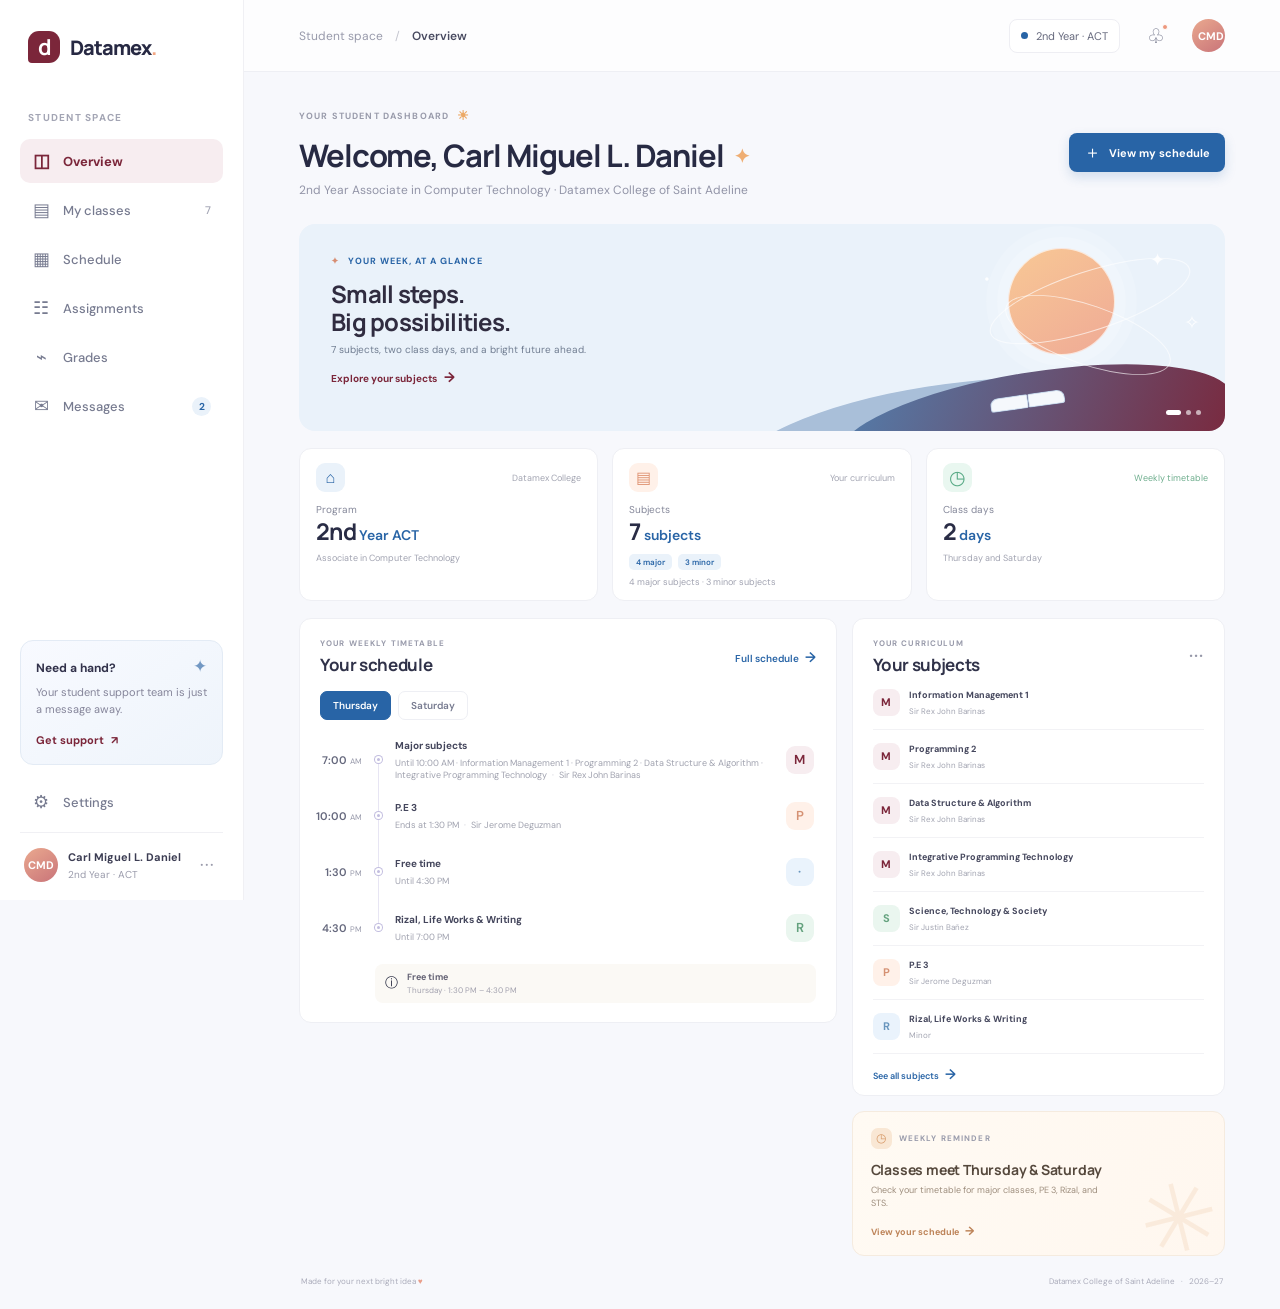
==== index.html @ 267d8ee0 "Add base styles for application layout and components in styles.css" ====
<!DOCTYPE html>
<html lang="en">
<head>
  <meta charset="UTF-8">
  <meta name="viewport" content="width=device-width, initial-scale=1.0">
  <meta name="theme-color" content="#f7f8fc">
  <title>Datamex — Student Portal</title>
  <link rel="stylesheet" href="styles.css">
</head>
<body>
  <div class="app-shell">
    <aside class="sidebar">
      <a class="brand" href="#" aria-label="Datamex  home">
        <span class="brand-mark">d</span>
        <span>Datamex<span class="brand-dot">.</span></span>
      </a>

      <div class="school-label">STUDENT SPACE</div>
      <nav class="main-nav" aria-label="Main navigation">
        <a class="nav-link active" href="#overview"><span class="nav-icon">◫</span> Overview</a>
        <a class="nav-link" href="#classes" data-view="classes"><span class="nav-icon">▤</span> My classes <span class="nav-count">7</span></a>
        <a class="nav-link" href="#schedule"><span class="nav-icon">▦</span> Schedule</a>
        <a class="nav-link" href="#assignments" data-view="assignments"><span class="nav-icon">☷</span> Assignments</a>
        <a class="nav-link" href="#grades" data-view="grades"><span class="nav-icon">⌁</span> Grades</a>
        <a class="nav-link" href="#messages" data-view="messages"><span class="nav-icon">✉</span> Messages <span class="message-count">2</span></a>
      </nav>

      <div class="sidebar-bottom">
        <div class="help-card">
          <div class="help-spark">✦</div>
          <strong>Need a hand?</strong>
          <p>Your student support team is just a message away.</p>
          <a href="#support" data-view="support">Get support <span>↗</span></a>
        </div>
        <a class="nav-link settings-link" href="#settings" data-view="settings"><span class="nav-icon">⚙</span> Settings</a>
        <div class="profile-mini">
          <div class="avatar avatar-small">CMD</div>
          <div class="profile-copy"><strong>Carl Miguel L. Daniel</strong><span>2nd Year · ACT</span></div>
          <button class="profile-menu" type="button" data-view="profile" aria-label="Open profile menu">···</button>
        </div>
      </div>
    </aside>

    <main class="main-content" id="overview">
      <header class="topbar">
        <div class="breadcrumb">Student space <span>/</span> <strong>Overview</strong></div>
        <div class="topbar-actions">
          <span class="term-pill"><span class="term-dot"></span><span>2nd Year · ACT</span></span>
          <button class="icon-button notification-button" type="button" data-view="notifications" aria-label="Notifications">♧<i></i></button>
          <button class="avatar avatar-top" type="button" data-view="profile" aria-label="Open Carl Miguel L. Daniel's profile">CMD</button>
        </div>
      </header>

      <div class="dashboard">
        <section class="welcome-row">
          <div>
            <p class="eyebrow">YOUR STUDENT DASHBOARD <span class="sun-icon">☀</span></p>
            <h1>Welcome, Carl Miguel L. Daniel<span class="wave">✦</span></h1>
            <p class="welcome-copy">2nd Year Associate in Computer Technology · Datamex College of Saint Adeline</p>
          </div>
          <a class="primary-button" href="#schedule"><span>＋</span> View my schedule</a>
        </section>

        <section class="hero-card" aria-label="Student spotlight">
          <div class="hero-content">
            <span class="hero-kicker"><span>✦</span> YOUR WEEK, AT A GLANCE</span>
            <h2>Small steps.<br>Big possibilities.</h2>
            <p>7 subjects, two class days, and a bright future ahead.</p>
            <a href="#classes" class="hero-link" data-view="classes">Explore your subjects <span>→</span></a>
          </div>
          <div class="hero-art" aria-hidden="true">
            <div class="orbit orbit-one"></div>
            <div class="orbit orbit-two"></div>
            <div class="sun-disc"></div>
            <div class="art-star star-one">✦</div>
            <div class="art-star star-two">✧</div>
            <div class="art-star star-three">·</div>
            <div class="hill hill-back"></div>
            <div class="hill hill-front"></div>
            <div class="art-book"><span></span><span></span></div>
          </div>
          <div class="hero-pagination"><span class="current"></span><span></span><span></span></div>
        </section>

        <section class="stats-grid" aria-label="Your progress">
          <article class="stat-card">
            <div class="stat-top"><span class="stat-icon icon-lilac">⌂</span><span class="stat-trend">Datamex College</span></div>
            <p class="stat-label">Program</p>
            <div class="stat-number">2nd<span class="stat-unit"> Year ACT</span></div>
            <p class="stat-foot">Associate in Computer Technology</p>
          </article>
          <article class="stat-card">
            <div class="stat-top"><span class="stat-icon icon-peach">▤</span><span class="stat-trend">Your curriculum</span></div>
            <p class="stat-label">Subjects</p>
            <div class="stat-number">7<span class="stat-unit"> subjects</span></div>
            <div class="subject-counts"><span>4 major</span><span>3 minor</span></div>
            <p class="stat-foot">4 major subjects · 3 minor subjects</p>
          </article>
          <article class="stat-card">
            <div class="stat-top"><span class="stat-icon icon-mint">◷</span><span class="stat-trend trend-green">Weekly timetable</span></div>
            <p class="stat-label">Class days</p>
            <div class="stat-number">2<span class="stat-unit"> days</span></div>
            <p class="stat-foot">Thursday and Saturday</p>
          </article>
        </section>

        <div class="content-grid">
          <section class="panel schedule-panel" id="schedule">
            <div class="panel-heading">
              <div><p class="section-overline">YOUR WEEKLY TIMETABLE</p><h2>Your schedule</h2></div>
              <a class="text-link" href="#schedule" data-view="full-schedule">Full schedule <span>→</span></a>
            </div>
            <div class="schedule-days" role="group" aria-label="Choose schedule day">
              <button class="schedule-day active" type="button" data-schedule-day="thursday" aria-pressed="true">Thursday</button>
              <button class="schedule-day" type="button" data-schedule-day="saturday" aria-pressed="false">Saturday</button>
            </div>
            <div class="schedule-list" id="schedule-list"></div>
            <div class="schedule-note"><span>ⓘ</span><p><strong>Free time</strong><span>Thursday · 1:30 PM – 4:30 PM</span></p></div>
          </section>

          <div class="right-column">
            <section class="panel assignments-panel" id="assignments">
              <div class="panel-heading">
                <div><p class="section-overline">YOUR CURRICULUM</p><h2>Your subjects</h2></div>
                <a class="more-link" href="#classes" data-view="classes" aria-label="View all subjects">···</a>
              </div>
              <div id="subject-list"></div>
              <a class="all-assignments" href="#classes" data-view="classes">See all subjects <span>→</span></a>
            </section>

            <section class="announcement-card">
              <div class="announcement-top"><span class="announcement-icon">◷</span><span class="section-overline">WEEKLY REMINDER</span></div>
              <h2>Classes meet Thursday &amp; Saturday</h2>
              <p>Check your timetable for major classes, PE 3, Rizal, and STS.</p>
              <a href="#schedule" data-view="full-schedule">View your schedule <span>→</span></a>
              <div class="announcement-decoration">✳</div>
            </section>
          </div>
        </div>

        <footer class="page-footer">
          <span>Made for your next bright idea <span class="footer-heart">♥</span></span>
          <span>Datamex College of Saint Adeline <span class="footer-divider">·</span> 2026–27</span>
        </footer>
      </div>
    </main>
  </div>
  <dialog class="portal-dialog" aria-labelledby="dialog-title">
    <div class="dialog-header">
      <div><p class="section-overline" id="dialog-eyebrow"></p><h2 id="dialog-title"></h2></div>
      <button class="dialog-close" type="button" aria-label="Close dialog">×</button>
    </div>
    <div class="dialog-content"></div>
  </dialog>
  <div class="toast" role="status" aria-live="polite"></div>
  <script src="app.js" defer></script>
</body>
</html>
---- styles.css ----
@import url('https://fonts.googleapis.com/css2?family=DM+Sans:wght@400;500;600;700&family=Manrope:wght@400;500;600;700;800&display=swap');

:root {
  color-scheme: light;
  --ink: #20243b;
  --muted: #8b8ea2;
  --line: #eeeff4;
  --purple: #7b263a;
  --maroon: #7b263a;
  --blue: #2864a6;
  --pale-maroon: #f7edf0;
  --pale-blue: #eaf2fa;
  --canvas: #f7f8fc;
}

* { box-sizing: border-box; }

html { scroll-behavior: smooth; }

body {
  margin: 0;
  background: var(--canvas);
  color: var(--ink);
  font-family: 'DM Sans', 'Segoe UI', sans-serif;
  font-size: 14px;
  -webkit-font-smoothing: antialiased;
}

a { color: inherit; text-decoration: none; }
button { font: inherit; }

.app-shell { min-height: 100vh; }

.sidebar {
  width: 244px;
  position: fixed;
  inset: 0 auto 0 0;
  z-index: 2;
  display: flex;
  flex-direction: column;
  padding: 31px 20px 16px;
  background: #fff;
  border-right: 1px solid #f0f0f4;
}

.brand {
  display: flex;
  align-items: center;
  gap: 10px;
  padding: 0 8px;
  color: #272943;
  font-family: 'Manrope', 'Segoe UI', sans-serif;
  font-size: 20px;
  font-weight: 800;
  letter-spacing: -1px;
}

.brand-mark {
  display: grid;
  width: 32px;
  height: 32px;
  place-items: center;
  border-radius: 11px 11px 11px 4px;
  background: #7564df;
  color: #fff;
  font-size: 22px;
  font-weight: 700;
  letter-spacing: -2px;
}

.brand-dot { color: #f3a783; }
.school-label { margin: 48px 8px 15px; color: #a3a5b4; font-size: 10px; font-weight: 700; letter-spacing: 1.25px; }
.main-nav { display: grid; gap: 5px; }

.nav-link {
  position: relative;
  display: flex;
  min-height: 44px;
  align-items: center;
  gap: 13px;
  padding: 0 12px;
  border-radius: 10px;
  color: #777b90;
  font-size: 13px;
  font-weight: 500;
  transition: background .2s ease, color .2s ease;
}

.nav-link:hover { background: #f7f6ff; color: #6253ca; }
.nav-link.active { background: #f1efff; color: #6758d1; font-weight: 700; }
.nav-icon { width: 18px; text-align: center; font-size: 18px; line-height: 1; }
.nav-count { margin-left: auto; color: #a3a5b4; font-size: 11px; }
.nav-dot { width: 6px; height: 6px; margin-left: auto; border-radius: 50%; background: #ed987d; }
.message-count { display: grid; width: 19px; height: 19px; margin-left: auto; place-items: center; border-radius: 50%; background: #f4f1ff; color: #7364d6; font-size: 10px; font-weight: 700; }
.sidebar-bottom { margin-top: auto; }

.help-card {
  position: relative;
  overflow: hidden;
  margin: 0 0 15px;
  padding: 17px 15px 16px;
  border: 1px solid #f0edff;
  border-radius: 13px;
  background: linear-gradient(145deg, #faf9ff, #f7f5ff);
}

.help-spark { position: absolute; top: 14px; right: 15px; color: #9f92ec; font-size: 17px; }
.help-card strong { color: #32324b; font-size: 12px; }
.help-card p { margin: 8px 0 12px; color: #85859a; font-size: 11px; line-height: 1.55; }
.help-card a { color: #6e5fd2; font-size: 11px; font-weight: 700; }
.help-card a span { padding-left: 4px; }
.settings-link { margin-bottom: 8px; }

.profile-mini { display: flex; align-items: center; gap: 10px; padding: 15px 4px 2px; border-top: 1px solid #f0f0f4; }
.avatar { display: grid; flex: 0 0 auto; place-items: center; border-radius: 50%; color: #fff; font-size: 11px; font-weight: 700; }
.avatar-small { width: 34px; height: 34px; background: linear-gradient(145deg, #eaa98f, #c97479); }
.profile-copy { display: grid; gap: 4px; min-width: 0; }
.profile-copy strong { color: #3c3d53; font-size: 11px; }
.profile-copy span { color: #9a9bab; font-size: 10px; }
.profile-menu { margin-left: auto; padding: 2px 4px; border: 0; background: transparent; color: #9a9bab; font-size: 18px; letter-spacing: 1px; cursor: pointer; }

.main-content { min-height: 100vh; margin-left: 244px; }
.topbar { height: 72px; display: flex; align-items: center; justify-content: space-between; padding: 0 5.3%; border-bottom: 1px solid #eeeff4; background: rgba(255,255,255,.72); }
.breadcrumb { color: #989aab; font-size: 12px; }
.breadcrumb span { padding: 0 9px; color: #c3c4ce; }
.breadcrumb strong { color: #484a60; font-weight: 600; }
.topbar-actions { display: flex; align-items: center; gap: 21px; }
.term-pill { display: flex; align-items: center; gap: 8px; padding: 9px 11px; border: 1px solid #eeeef3; border-radius: 8px; background: #fff; color: #66697d; font-size: 11px; cursor: pointer; }
.term-dot { width: 7px; height: 7px; border-radius: 50%; background: #81c4a5; }
.chevron { margin-left: 4px; color: #aaaaba; font-size: 14px; }
.icon-button { position: relative; display: grid; width: 30px; height: 30px; place-items: center; border: 0; background: transparent; color: #72758a; font-size: 20px; cursor: pointer; }
.notification-button i { position: absolute; top: 3px; right: 3px; width: 6px; height: 6px; border: 1px solid #fff; border-radius: 50%; background: #ed987d; }
.avatar-top { width: 33px; height: 33px; border: 0; background: linear-gradient(145deg, #eaa98f, #c97479); cursor: pointer; }

.dashboard { width: min(1110px, 100%); margin: 0 auto; padding: 35px 5.3% 20px; }
.welcome-row { display: flex; align-items: center; justify-content: space-between; gap: 20px; margin-bottom: 26px; }
.eyebrow, .section-overline { margin: 0; color: #999bab; font-size: 9px; font-weight: 700; letter-spacing: 1.15px; }
.eyebrow { display: flex; align-items: center; gap: 8px; }
.sun-icon { color: #eca966; font-size: 13px; }
h1, h2, h3, p { margin-top: 0; }
h1 { margin: 10px 0 6px; color: #272a43; font-family: 'Manrope', 'Segoe UI', sans-serif; font-size: clamp(24px, 2.5vw, 31px); font-weight: 700; letter-spacing: -1.1px; }
.wave { display: inline-block; margin-left: 10px; color: #efae73; font-size: 19px; vertical-align: 4px; }
.welcome-copy { margin: 0; color: #9294a7; font-size: 12px; }
.primary-button { display: inline-flex; min-height: 39px; align-items: center; gap: 8px; padding: 0 15px; border-radius: 8px; background: #7262d6; box-shadow: 0 5px 12px rgba(114,98,214,.18); color: #fff; font-size: 11px; font-weight: 700; transition: background .2s ease, transform .2s ease; }
.primary-button:hover { transform: translateY(-1px); background: #6151c5; }
.primary-button span { font-size: 17px; font-weight: 400; }

.hero-card { position: relative; min-height: 207px; overflow: hidden; border-radius: 16px; background: #eeeafd; }
.hero-content { position: relative; z-index: 1; padding: 26px 32px; }
.hero-kicker { color: #7566c6; font-size: 9px; font-weight: 700; letter-spacing: 1px; }
.hero-kicker span { margin-right: 5px; color: #d78e73; }
.hero-card h2 { margin: 12px 0 6px; color: #302c54; font-family: 'Manrope', 'Segoe UI', sans-serif; font-size: 24px; font-weight: 700; letter-spacing: -.7px; line-height: 1.18; }
.hero-card p { margin: 0 0 12px; color: #8581a3; font-size: 10px; }
.hero-link { color: #6859c5; font-size: 10px; font-weight: 700; }
.hero-link span { padding-left: 5px; font-size: 14px; }
.hero-art { position: absolute; inset: 0 0 0 46%; overflow: hidden; }
.sun-disc { position: absolute; top: 24px; right: 22%; width: 107px; height: 107px; border: 1px solid rgba(255,255,255,.68); border-radius: 50%; background: linear-gradient(145deg, #f8c895, #efaa96); box-shadow: 0 0 0 11px rgba(255,255,255,.14), 0 0 0 22px rgba(255,255,255,.12); }
.orbit { position: absolute; z-index: 1; width: 210px; height: 60px; border: 1px solid rgba(255,255,255,.65); border-radius: 50%; transform: rotate(-18deg); }
.orbit-one { top: 47px; right: 6%; }
.orbit-two { top: 81px; right: 10%; width: 174px; transform: rotate(19deg); }
.hill { position: absolute; right: -2%; bottom: -51px; width: 80%; height: 110px; border-radius: 50% 50% 0 0; transform: rotate(-9deg); }
.hill-back { right: 18%; bottom: -65px; background: #c9c0ed; }
.hill-front { background: linear-gradient(120deg, #a9a0e1, #8e85d6); }
.art-book { position: absolute; z-index: 1; right: 32%; bottom: 23px; display: flex; width: 75px; height: 14px; transform: rotate(-8deg); }
.art-book span { width: 50%; border: 1px solid rgba(112,99,185,.25); background: #f8f4ff; }
.art-book span:first-child { border-radius: 8px 2px 2px 3px; }
.art-book span:last-child { border-radius: 2px 8px 3px 2px; }
.art-star { position: absolute; z-index: 1; color: rgba(255,255,255,.88); }
.star-one { top: 24px; right: 12%; font-size: 18px; }
.star-two { top: 86px; right: 5%; font-size: 19px; }
.star-three { top: 35px; right: 47%; font-size: 30px; }
.hero-pagination { position: absolute; z-index: 1; right: 24px; bottom: 16px; display: flex; gap: 5px; }
.hero-pagination span { width: 5px; height: 5px; border-radius: 5px; background: rgba(255,255,255,.62); }
.hero-pagination .current { width: 15px; background: #fff; }

.stats-grid { display: grid; grid-template-columns: repeat(3, minmax(0, 1fr)); gap: 14px; margin: 17px 0; }
.stat-card, .panel { border: 1px solid #eeeff4; border-radius: 12px; background: #fff; }
.stat-card { min-height: 152px; padding: 14px 16px 12px; }
.stat-top { display: flex; align-items: center; justify-content: space-between; }
.stat-icon { display: grid; width: 29px; height: 29px; place-items: center; border-radius: 9px; font-size: 16px; }
.icon-lilac { background: #f0edff; color: #7b6bdc; }
.icon-peach { background: #fff1e9; color: #df9271; }
.icon-mint { background: #e9f7f0; color: #56a984; font-size: 19px; }
.stat-trend { color: #a3a5b2; font-size: 9px; }
.trend-green { color: #6fae8e; }
.stat-label { margin: 11px 0 1px; color: #85889a; font-size: 10px; }
.stat-number { color: #292c45; font-family: 'Manrope', 'Segoe UI', sans-serif; font-size: 23px; font-weight: 700; letter-spacing: -.7px; line-height: 1.25; }
.stat-number > span:first-child { color: #7274a0; font-size: 14px; font-weight: 600; }
.stat-number .stat-unit { color: #a4a6b4; font-family: 'DM Sans', 'Segoe UI', sans-serif; font-size: 10px; font-weight: 500; letter-spacing: 0; }
.progress-track { height: 4px; margin-top: 8px; overflow: hidden; border-radius: 5px; background: #f0eff7; }
.progress-track > span { display: block; height: 100%; border-radius: inherit; }
.progress-purple { width: 96%; background: #8a7ae2; }
.progress-green { width: 88%; background: #7ec5a3; }
.stat-foot { margin: 6px 0 0; color: #a1a3b1; font-size: 9px; }
.assignment-progress { display: flex; gap: 4px; margin-top: 8px; }
.assignment-progress span { width: 22%; height: 4px; border-radius: 5px; background: #f7d1bd; }
.assignment-progress span:nth-child(2) { background: #efaa8e; }
.assignment-progress span:nth-child(3) { background: #f0eff5; }
.assignment-progress span:nth-child(4) { background: #f0eff5; }
.subject-counts { display: flex; gap: 6px; margin-top: 8px; }
.subject-counts span { padding: 3px 7px; border-radius: 5px; background: var(--pale-blue); color: var(--blue); font-size: 8px; font-weight: 600; }

.content-grid { display: grid; grid-template-columns: minmax(0, 1.18fr) minmax(285px, .82fr); align-items: start; gap: 15px; }
.panel { padding: 19px 20px; }
.panel-heading { display: flex; align-items: center; justify-content: space-between; gap: 10px; }
.section-overline { font-size: 8px; }
.panel-heading h2 { margin: 5px 0 0; color: #303249; font-family: 'Manrope', 'Segoe UI', sans-serif; font-size: 17px; font-weight: 700; letter-spacing: -.35px; }
.text-link, .all-assignments { color: #7668d0; font-size: 10px; font-weight: 600; }
.text-link span, .all-assignments span { padding-left: 4px; font-size: 14px; }
.schedule-list { margin-top: 12px; }
.schedule-days { display: flex; gap: 7px; margin-top: 15px; }
.schedule-day { padding: 7px 12px; border: 1px solid #eeeff4; border-radius: 7px; background: #fff; color: #777b90; font-size: 10px; font-weight: 600; cursor: pointer; }
.schedule-day:hover { border-color: #b8cde3; color: var(--blue); }
.schedule-day.active { border-color: var(--blue); background: var(--blue); color: #fff; }
.compact-schedule-list { margin-top: 7px; }
.compact-schedule-list .class-row { min-height: 52px; }
.full-day { margin-top: 16px; }
.full-day h3 { margin: 0; color: #484a60; font-family: 'Manrope', 'Segoe UI', sans-serif; font-size: 12px; }
.full-day .schedule-list { margin-top: 6px; }
.full-day .class-row { min-height: 56px; }
.subject-item { cursor: default; }
.subject-item .assignment-info h3 { white-space: normal; line-height: 1.4; }
.class-row { display: grid; grid-template-columns: 42px 15px minmax(0, 1fr) 30px; min-height: 56px; align-items: center; column-gap: 9px; }
.class-time { display: flex; justify-content: flex-end; align-items: baseline; gap: 3px; color: #9698a9; }
.class-time strong { color: #65687d; font-size: 11px; font-weight: 600; }
.class-time span { font-size: 8px; }
.class-timeline { position: relative; display: flex; height: 100%; align-items: center; justify-content: center; }
.class-timeline::before { position: absolute; top: 0; bottom: 0; width: 1px; background: #e7e5f3; content: ''; }
.class-row:first-child .class-timeline::before { top: 50%; }
.class-row:last-child .class-timeline::before { bottom: 50%; }
.timeline-dot { position: relative; z-index: 1; width: 7px; height: 7px; border: 2px solid #fff; border-radius: 50%; background: #c2bddf; box-shadow: 0 0 0 1px #c2bddf; }
.class-current .timeline-dot { background: #796bd8; box-shadow: 0 0 0 2px #e6e2ff; }
.class-info { min-width: 0; }
.class-title-row { display: flex; align-items: center; gap: 8px; }
.class-info h3, .assignment-info h3 { overflow: hidden; margin: 0; color: #44465c; font-size: 10px; font-weight: 700; text-overflow: ellipsis; white-space: nowrap; }
.class-info p { margin: 5px 0 0; color: #a0a2af; font-size: 9px; }
.class-info p span { padding: 0 3px; color: #c1c2cc; }
.live-label { padding: 3px 5px; border-radius: 4px; background: #f0edff; color: #7365d0; font-size: 7px; font-weight: 700; letter-spacing: .45px; }
.subject-icon { display: grid; width: 28px; height: 28px; place-items: center; border-radius: 9px; font-size: 13px; font-weight: 600; }
.subject-english { background: #f1efff; color: #776bd0; }
.subject-biology { background: #eaf6ef; color: #63a17d; }
.subject-math { background: #fff1e9; color: #d59173; }
.subject-art { background: #eaf3fc; color: #6895bd; }
.schedule-note { display: flex; min-height: 39px; align-items: center; gap: 9px; margin: 8px 0 0 55px; padding: 7px 10px; border-radius: 8px; background: #fbf9f5; }
.schedule-note > span { font-size: 13px; }
.schedule-note p { display: grid; gap: 2px; margin: 0; }
.schedule-note p strong { color: #646274; font-size: 9px; }
.schedule-note p span { color: #a2a1ae; font-size: 8px; }
.schedule-note a { margin-left: auto; color: #9a8c7c; font-size: 8px; }

.right-column { display: grid; gap: 15px; }
.assignments-panel { padding-bottom: 12px; }
.more-link { color: #9597a8; font-size: 21px; letter-spacing: 1px; line-height: 1; }
.assignment-item { display: flex; align-items: center; gap: 9px; padding: 13px 0; border-bottom: 1px solid #f2f2f5; }
.assignment-item[role="button"] { cursor: pointer; }
.assignment-item[role="button"]:hover .assignment-info h3 { color: #6f60d2; }
.assignment-item[role="button"]:focus-visible, .profile-menu:focus-visible, .term-pill:focus-visible, .icon-button:focus-visible, .avatar-top:focus-visible { outline: 2px solid #8172df; outline-offset: 3px; }
.assignment-item.is-complete .assignment-info h3 { color: #9b9dad; text-decoration: line-through; }
.assignment-item.is-complete .due-date { color: #63a27e; font-weight: 700; }
.art-mark { background: #eaf3fc; color: #6895bd; }
.history-mark { background: #fff3db; color: #b48945; }
.language-mark { background: #fcecf2; color: #c47798; }
.assignment-subject { display: grid; flex: 0 0 auto; width: 27px; height: 27px; place-items: center; border-radius: 8px; font-size: 11px; font-weight: 700; }
.english-mark { background: #f1efff; color: #796ad5; }
.biology-mark { background: #eaf6ef; color: #64a27e; }
.math-mark { background: #fff1e9; color: #d59173; }
.assignment-info { min-width: 0; }
.assignment-info h3 { font-size: 9px; }
.assignment-info p { margin: 4px 0 0; color: #a2a4b1; font-size: 8px; }
.due-date { margin-left: auto; color: #9698a8; font-size: 8px; white-space: nowrap; }
.due-soon { color: #dd866c; font-weight: 700; }
.all-assignments { display: inline-block; margin-top: 11px; font-size: 9px; }

.announcement-card { position: relative; overflow: hidden; padding: 16px 18px; border: 1px solid #f5ebdf; border-radius: 12px; background: linear-gradient(115deg, #fffaf3, #fff7ef); }
.announcement-top { display: flex; align-items: center; gap: 7px; }
.announcement-icon { display: grid; width: 21px; height: 21px; place-items: center; border-radius: 7px; background: #f9e7d4; color: #d59663; font-size: 12px; }
.announcement-date { margin-left: auto; color: #b6a696; font-size: 8px; font-weight: 600; letter-spacing: .4px; }
.announcement-card h2 { position: relative; z-index: 1; margin: 11px 0 5px; color: #55483c; font-family: 'Manrope', 'Segoe UI', sans-serif; font-size: 14px; font-weight: 700; letter-spacing: -.2px; }
.announcement-card p { position: relative; z-index: 1; max-width: 230px; margin: 0 0 10px; color: #9e8e7e; font-size: 9px; line-height: 1.5; }
.announcement-card > a { position: relative; z-index: 1; color: #bd8358; font-size: 9px; font-weight: 700; }
.announcement-card > a span { padding-left: 4px; font-size: 12px; }
.announcement-decoration { position: absolute; right: 5px; bottom: -25px; color: rgba(232,190,148,.22); font-size: 94px; transform: rotate(-14deg); }
.page-footer { display: flex; justify-content: space-between; gap: 10px; padding: 20px 2px 3px; color: #aaabba; font-size: 8px; }
.footer-heart { color: #e99d89; }
.footer-divider { padding: 0 4px; }

/* Maroon and blue school theme */
.brand-mark { background: var(--maroon); }
.nav-link:hover { background: var(--pale-blue); color: var(--blue); }
.nav-link.active { background: var(--pale-maroon); color: var(--maroon); }
.message-count { background: var(--pale-blue); color: var(--blue); }
.help-card { border-color: #e3ebf5; background: linear-gradient(145deg, #f8faff, #eef4fb); }
.help-spark { color: #7298c3; }
.help-card a, .hero-link { color: var(--maroon); }
.term-dot { background: var(--blue); }
.primary-button, .dialog-action { background: var(--blue); }
.primary-button { box-shadow: 0 5px 12px rgba(40, 100, 166, .18); }
.primary-button:hover, .dialog-action:hover { background: #1f5188; }
.hero-card { background: #eaf2fa; }
.hero-kicker { color: var(--blue); }
.hero-card h2 { color: #302c40; }
.hero-card p { color: #707d91; }
.hill-back { background: #a9bfd9; }
.hill-front { background: linear-gradient(120deg, #527fae, #7b263a); }
.art-book span { border-color: rgba(40, 100, 166, .25); background: #f5f8fc; }
.icon-lilac { background: var(--pale-blue); color: var(--blue); }
.progress-purple { background: var(--blue); }
.stat-number > span:first-child { color: var(--blue); }
.text-link, .all-assignments { color: var(--blue); }
.live-label { background: var(--pale-blue); color: var(--blue); }
.class-current .timeline-dot { background: var(--blue); box-shadow: 0 0 0 2px #dbe8f5; }
.subject-english, .english-mark { background: var(--pale-maroon); color: var(--maroon); }
.assignment-item[role="button"]:hover .assignment-info h3 { color: var(--blue); }
.assignment-item[role="button"]:focus-visible, .profile-menu:focus-visible, .term-pill:focus-visible, .icon-button:focus-visible, .avatar-top:focus-visible { outline-color: var(--blue); }
.message-avatar { background: var(--pale-blue); color: var(--blue); }
.dialog-close:hover { background: var(--pale-blue); color: var(--blue); }
.dialog-action { background: var(--blue); }
.term-option.selected { border-color: #b8cde3; background: #f4f8fc; }
.term-option.selected .term-check { border-color: var(--blue); }
.notification-bullet { background: var(--blue); }
.small-action { color: var(--blue); }
.small-action:hover { background: var(--pale-blue); }
.setting-row input { accent-color: var(--blue); }
.nav-link.active::after { background: var(--maroon); }

.portal-dialog { width: min(490px, calc(100% - 30px)); max-width: 490px; max-height: min(80vh, 700px); overflow: auto; padding: 23px 25px 22px; border: 1px solid #eeeff4; border-radius: 16px; background: #fff; color: var(--ink); box-shadow: 0 24px 80px rgba(37, 36, 64, .2); }
.portal-dialog::backdrop { background: rgba(32, 34, 54, .35); backdrop-filter: blur(3px); }
.dialog-header { display: flex; align-items: flex-start; justify-content: space-between; gap: 15px; padding-bottom: 16px; border-bottom: 1px solid #f0f0f4; }
.dialog-header h2 { margin: 6px 0 0; color: #303249; font-family: 'Manrope', 'Segoe UI', sans-serif; font-size: 21px; font-weight: 700; letter-spacing: -.45px; }
.dialog-close { display: grid; width: 30px; height: 30px; place-items: center; border: 0; border-radius: 8px; background: #f6f5fa; color: #78798a; font-size: 22px; cursor: pointer; }
.dialog-close:hover { background: #eeecfa; color: #6151c5; }
.dialog-content { padding-top: 8px; }
.portal-list, .grade-list, .schedule-detail-list, .spirit-list { display: grid; margin: 0; padding: 0; list-style: none; }
.portal-list li { display: flex; align-items: center; gap: 11px; min-height: 55px; border-bottom: 1px solid #f2f2f5; }
.portal-list li > span:nth-child(2), .grade-list li > span:first-child, .schedule-detail-list li > span, .message-item > div, .notification-item > div { display: grid; gap: 4px; min-width: 0; }
.portal-list li strong, .grade-list li strong, .schedule-detail-list li strong, .message-item strong, .notification-item strong { color: #484a60; font-size: 11px; }
.portal-list li small, .grade-list li small, .schedule-detail-list li small, .message-item small, .notification-item small { color: #999bab; font-size: 9px; line-height: 1.45; }
.demo-note { margin: 13px 0 0; color: #9b9dad; font-size: 9px; line-height: 1.55; }
.grade-list li { display: flex; align-items: center; justify-content: space-between; gap: 12px; min-height: 57px; border-bottom: 1px solid #f2f2f5; }
.grade-list li > b { color: #6e60cb; font-size: 13px; white-space: nowrap; }
.grade-list li > b small { margin-left: 4px; color: #999bab; font-size: 9px; font-weight: 500; }
.message-item, .notification-item { display: flex; align-items: flex-start; gap: 10px; padding: 13px 0; border-bottom: 1px solid #f2f2f5; }
.message-item time { margin-left: auto; color: #a1a3b1; font-size: 8px; white-space: nowrap; }
.message-avatar { display: grid; flex: 0 0 auto; width: 29px; height: 29px; place-items: center; border-radius: 50%; background: #f1efff; color: #776bd0; font-size: 9px; font-weight: 700; }
.mint-avatar { background: #eaf6ef; color: #63a17d; }
.dialog-copy { margin: 16px 0; color: #77798d; font-size: 11px; line-height: 1.65; }
.support-options { display: grid; gap: 9px; }
.support-options > div { display: grid; gap: 5px; padding: 12px; border-radius: 9px; background: #f8f7fc; }
.support-options strong { color: #484a60; font-size: 10px; }
.support-options span { color: #9294a6; font-size: 9px; line-height: 1.5; }
.profile-detail { display: flex; align-items: center; gap: 12px; padding: 17px 0; }
.profile-avatar { width: 43px; height: 43px; background: linear-gradient(145deg, #eaa98f, #c97479); font-size: 13px; }
.profile-detail > div:last-child { display: grid; gap: 5px; }
.profile-detail strong { color: #484a60; font-size: 11px; }
.profile-detail span { color: #999bab; font-size: 9px; }
.dialog-action { display: inline-flex; min-height: 35px; align-items: center; gap: 7px; margin-top: 14px; padding: 0 12px; border: 0; border-radius: 8px; background: #7262d6; color: white; font-size: 10px; font-weight: 700; cursor: pointer; }
.dialog-action:hover { background: #6151c5; }
.term-options { display: grid; gap: 8px; padding-top: 9px; }
.term-option { display: flex; justify-content: space-between; align-items: center; width: 100%; padding: 12px; border: 1px solid #eeeff4; border-radius: 9px; background: white; text-align: left; cursor: pointer; }
.term-option > span:first-child { display: grid; gap: 5px; }
.term-option strong { color: #484a60; font-size: 10px; }
.term-option small { color: #999bab; font-size: 9px; }
.term-option.selected { border-color: #c6bff4; background: #f8f7ff; }
.term-check { width: 14px; height: 14px; border: 1px solid #d9dae4; border-radius: 50%; }
.term-option.selected .term-check { border: 4px solid #7869d8; }
.notification-item { align-items: center; }
.notification-bullet { flex: 0 0 auto; width: 8px; height: 8px; border-radius: 50%; background: #8577df; }
.peach-bullet { background: #eaa486; }
.notification-button i[hidden] { display: none; }
.schedule-detail-list li { display: grid; grid-template-columns: 68px 1fr; gap: 11px; align-items: center; min-height: 47px; border-bottom: 1px solid #f2f2f5; }
.schedule-detail-list time { color: #85879a; font-size: 9px; }
.lunch-menu { display: flex; gap: 12px; padding: 15px 0 5px; }
.lunch-icon { display: grid; flex: 0 0 auto; width: 35px; height: 35px; place-items: center; border-radius: 10px; background: #fff1e9; font-size: 17px; }
.lunch-menu strong { color: #484a60; font-size: 11px; }
.lunch-menu p { margin: 6px 0; color: #77798d; font-size: 10px; line-height: 1.5; }
.lunch-menu small { color: #999bab; font-size: 9px; }
.spirit-list li { display: flex; justify-content: space-between; padding: 9px 0; border-bottom: 1px solid #f2f2f5; color: #74768a; font-size: 10px; }
.spirit-list strong { color: #484a60; }
.settings-options { display: grid; }
.setting-row { display: flex; justify-content: space-between; align-items: center; gap: 15px; padding: 15px 0; border-bottom: 1px solid #f2f2f5; cursor: pointer; }
.setting-row > span { display: grid; gap: 5px; }
.setting-row strong { color: #484a60; font-size: 10px; }
.setting-row small { color: #999bab; font-size: 9px; line-height: 1.45; }
.setting-row input { width: 16px; height: 16px; accent-color: #7564df; }
.assignment-dialog-list li { gap: 10px; }
.small-action { margin-left: auto; padding: 6px 9px; border: 1px solid #eeeff4; border-radius: 6px; background: #fff; color: #7163ce; font-size: 9px; cursor: pointer; }
.small-action:hover { background: #f5f3ff; }
.done-mark { background: #eaf6ef; color: #63a17d; }
.assignment-detail-status { display: flex; align-items: center; gap: 7px; color: #828497; font-size: 9px; }
.status-indicator { width: 9px; height: 9px; border: 1px solid #c9cad5; border-radius: 50%; }
.status-indicator.is-done { border-color: #68ad88; background: #68ad88; box-shadow: inset 0 0 0 2px #fff; }
.toast { position: fixed; z-index: 5; right: 22px; bottom: 22px; max-width: min(360px, calc(100% - 32px)); padding: 11px 15px; transform: translateY(12px); border: 1px solid #eeeff4; border-radius: 9px; background: #fff; box-shadow: 0 8px 28px rgba(37, 36, 64, .12); color: #484a60; font-size: 11px; opacity: 0; pointer-events: none; transition: opacity .18s ease, transform .18s ease; }
.toast.visible { transform: translateY(0); opacity: 1; }

@media (min-width: 1440px) {
  .dashboard { padding-top: 42px; }
  .hero-card { min-height: 220px; }
}

@media (max-width: 1050px) {
  .sidebar { width: 215px; }
  .main-content { margin-left: 215px; }
  .dashboard { padding-right: 4%; padding-left: 4%; }
  .topbar { padding-right: 4%; padding-left: 4%; }
  .content-grid { grid-template-columns: minmax(0, 1fr) minmax(260px, .82fr); gap: 12px; }
  .panel { padding-right: 15px; padding-left: 15px; }
  .schedule-note { margin-left: 42px; }
}

@media (max-width: 800px) {
  .sidebar { width: 67px; align-items: center; padding: 22px 8px 12px; }
  .brand { padding: 0; }
  .brand > span:last-child, .school-label, .nav-link:not(.active)::after, .nav-link { font-size: 0; }
  .main-nav { width: 100%; margin-top: 38px; }
  .nav-link { min-height: 43px; justify-content: center; gap: 0; padding: 0; }
  .nav-link .nav-icon { font-size: 18px; }
  .nav-link.active::after { position: absolute; right: -8px; width: 3px; height: 22px; border-radius: 3px 0 0 3px; background: #7564df; content: ''; }
  .nav-count, .nav-dot, .message-count, .help-card, .profile-copy, .profile-menu, .settings-link { display: none; }
  .profile-mini { justify-content: center; border: 0; padding: 0; }
  .avatar-small { width: 34px; height: 34px; font-size: 10px; }
  .main-content { margin-left: 67px; }
  .content-grid { grid-template-columns: 1fr; }
  .right-column { grid-template-columns: 1fr 1fr; align-items: start; }
  .announcement-card { min-height: 100%; }
}

@media (max-width: 560px) {
  .topbar { height: 60px; padding: 0 18px; }
  .breadcrumb { font-size: 10px; }
  .breadcrumb span { padding: 0 5px; }
  .topbar-actions { gap: 11px; }
  .term-pill { padding: 8px; font-size: 0; }
  .term-pill .term-dot { width: 7px; height: 7px; }
  .term-pill .chevron { margin: 0; font-size: 13px; }
  .dashboard { padding: 25px 16px 17px; }
  .welcome-row { align-items: flex-start; margin-bottom: 20px; }
  h1 { max-width: 260px; font-size: 24px; }
  .welcome-copy { max-width: 230px; font-size: 11px; line-height: 1.5; }
  .primary-button { min-height: 34px; gap: 5px; padding: 0 10px; font-size: 9px; white-space: nowrap; }
  .hero-card { min-height: 192px; }
  .hero-content { padding: 22px 19px; }
  .hero-card h2 { font-size: 21px; }
  .hero-card p { max-width: 175px; font-size: 9px; line-height: 1.4; }
  .hero-art { left: 40%; opacity: .84; }
  .sun-disc { right: 10%; width: 84px; height: 84px; }
  .orbit-one { right: -8%; width: 170px; }
  .orbit-two { right: -5%; width: 145px; }
  .art-book { right: 21%; }
  .stats-grid { grid-template-columns: 1fr; gap: 9px; margin: 13px 0; }
  .stat-card { min-height: 132px; padding: 12px 15px; }
  .stat-label { margin-top: 8px; }
  .stat-number { font-size: 21px; }
  .content-grid { gap: 12px; }
  .panel { padding: 16px 14px; }
  .right-column { grid-template-columns: 1fr; }
  .announcement-card { min-height: 0; }
  .class-row { grid-template-columns: 39px 13px minmax(0, 1fr) 27px; column-gap: 7px; }
  .schedule-note { margin-left: 43px; flex-wrap: wrap; }
  .schedule-note a { font-size: 7px; }
  .page-footer { flex-wrap: wrap; }
  .portal-dialog { padding: 19px 17px; }
}

@media (prefers-reduced-motion: reduce) {
  *, *::before, *::after { scroll-behavior: auto !important; transition-duration: .01ms !important; }
}
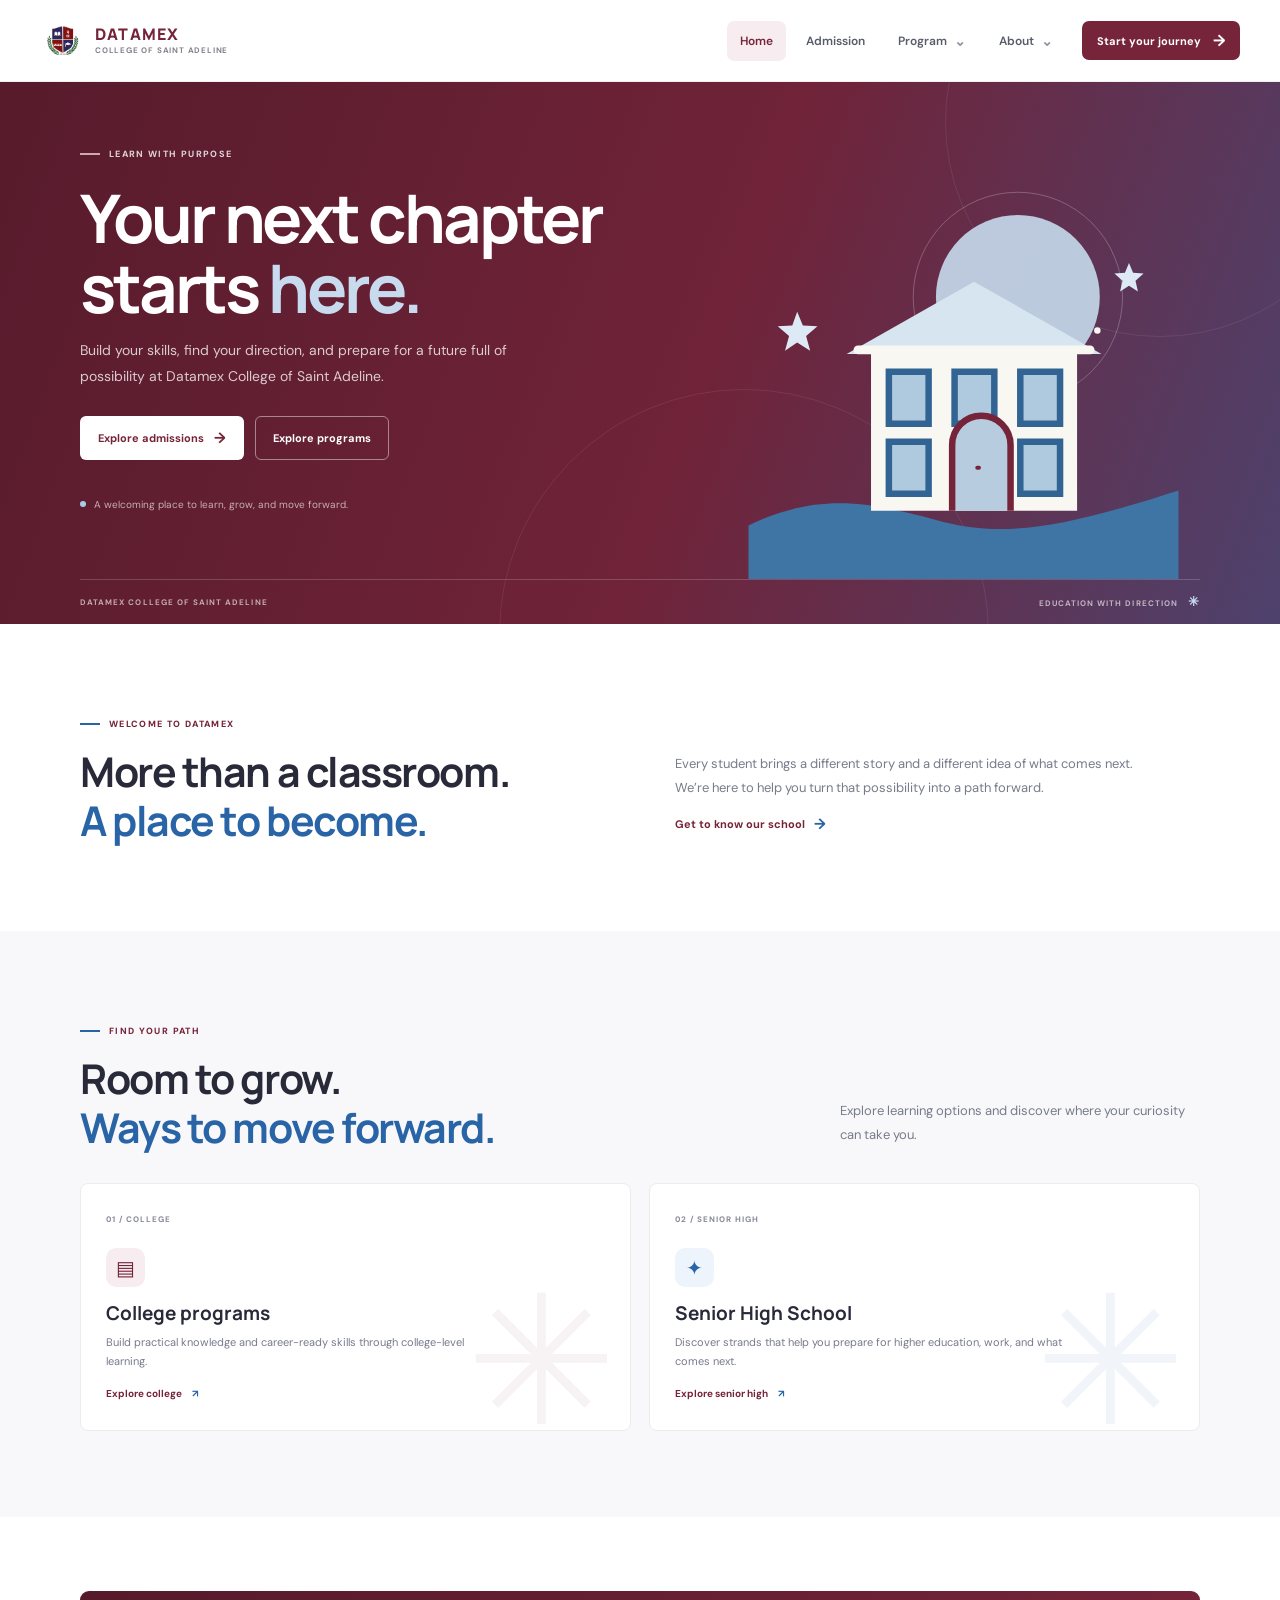
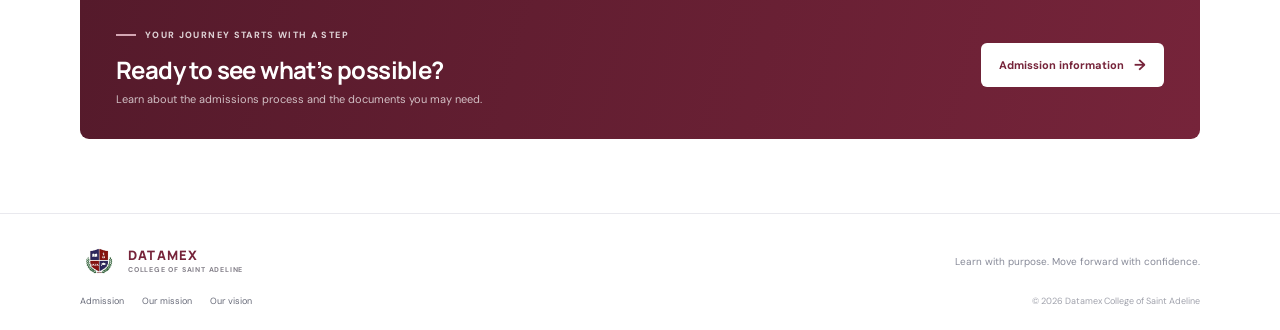
==== commit aab2c1fb: "Add program pages and navigation functionality" ====
--- a/index.html
+++ b/index.html
@@ -3,156 +3,124 @@
 <head>
   <meta charset="UTF-8">
   <meta name="viewport" content="width=device-width, initial-scale=1.0">
-  <meta name="theme-color" content="#f7f8fc">
-  <title>Datamex — Student Portal</title>
-  <link rel="stylesheet" href="styles.css">
+  <meta name="theme-color" content="#76243a">
+  <meta name="description" content="Discover Datamex College of Saint Adeline, its programs, admissions, and commitment to student success.">
+  <title>Home | Datamex College of Saint Adeline</title>
+  <link rel="stylesheet" href="assets/css/style.css">
+  <script src="assets/js/script.js" defer></script>
 </head>
-<body>
-  <div class="app-shell">
-    <aside class="sidebar">
-      <a class="brand" href="#" aria-label="Datamex  home">
-        <span class="brand-mark">d</span>
-        <span>Datamex<span class="brand-dot">.</span></span>
+<body data-page="home">
+  <a class="skip-link" href="#main">Skip to content</a>
+  <header class="site-header">
+    <div class="nav-wrap">
+      <a class="brand" href="index.html" aria-label="Datamex College of Saint Adeline home">
+        <img class="brand-logo" src="assets/images/datamex-school-logo.png" alt="">
+        <span class="brand-copy"><strong>DATAMEX</strong><small>COLLEGE OF SAINT ADELINE</small></span>
       </a>
+      <button class="menu-toggle" type="button" aria-expanded="false" aria-controls="primary-navigation" aria-label="Open navigation">
+        <span></span><span></span><span></span>
+      </button>
+      <nav class="primary-navigation" id="primary-navigation" aria-label="Main navigation">
+        <a class="nav-item" data-nav="home" href="index.html">Home</a>
+        <a class="nav-item" data-nav="admission" href="admission.html">Admission</a>
+        <div class="nav-dropdown">
+          <button class="nav-item dropdown-toggle" type="button" aria-expanded="false" aria-controls="program-menu">Program <span class="caret">⌄</span></button>
+          <div class="dropdown-menu" id="program-menu">
+            <a data-nav="college" href="program-college.html">College</a>
+            <a data-nav="shs" href="program-shs.html">Senior High School</a>
+          </div>
+        </div>
+        <div class="nav-dropdown">
+          <button class="nav-item dropdown-toggle" type="button" aria-expanded="false" aria-controls="about-menu">About <span class="caret">⌄</span></button>
+          <div class="dropdown-menu" id="about-menu">
+            <a data-nav="mission" href="about-mission.html">Mission</a>
+            <a data-nav="vision" href="about-vision.html">Vision</a>
+          </div>
+        </div>
+        <a class="nav-cta" href="admission.html">Start your journey <span>→</span></a>
+      </nav>
+    </div>
+  </header>
 
-      <div class="school-label">STUDENT SPACE</div>
-      <nav class="main-nav" aria-label="Main navigation">
-        <a class="nav-link active" href="#overview"><span class="nav-icon">◫</span> Overview</a>
-        <a class="nav-link" href="#classes" data-view="classes"><span class="nav-icon">▤</span> My classes <span class="nav-count">7</span></a>
-        <a class="nav-link" href="#schedule"><span class="nav-icon">▦</span> Schedule</a>
-        <a class="nav-link" href="#assignments" data-view="assignments"><span class="nav-icon">☷</span> Assignments</a>
-        <a class="nav-link" href="#grades" data-view="grades"><span class="nav-icon">⌁</span> Grades</a>
-        <a class="nav-link" href="#messages" data-view="messages"><span class="nav-icon">✉</span> Messages <span class="message-count">2</span></a>
-      </nav>
-
-      <div class="sidebar-bottom">
-        <div class="help-card">
-          <div class="help-spark">✦</div>
-          <strong>Need a hand?</strong>
-          <p>Your student support team is just a message away.</p>
-          <a href="#support" data-view="support">Get support <span>↗</span></a>
+  <main id="main">
+    <section class="home-hero">
+      <div class="hero-shape hero-shape-one"></div>
+      <div class="hero-shape hero-shape-two"></div>
+      <div class="hero-inner page-width">
+        <div class="hero-copy">
+          <span class="eyebrow light-eyebrow"><span class="eyebrow-line"></span> LEARN WITH PURPOSE</span>
+          <h1>Your next chapter<br>starts <span>here.</span></h1>
+          <p>Build your skills, find your direction, and prepare for a future full of possibility at Datamex College of Saint Adeline.</p>
+          <div class="hero-actions">
+            <a class="button button-light" href="admission.html">Explore admissions <span>→</span></a>
+            <a class="button button-outline" href="program-college.html">Explore programs</a>
+          </div>
+          <div class="hero-footnote"><span class="footnote-dot"></span> A welcoming place to learn, grow, and move forward.</div>
         </div>
-        <a class="nav-link settings-link" href="#settings" data-view="settings"><span class="nav-icon">⚙</span> Settings</a>
-        <div class="profile-mini">
-          <div class="avatar avatar-small">CMD</div>
-          <div class="profile-copy"><strong>Carl Miguel L. Daniel</strong><span>2nd Year · ACT</span></div>
-          <button class="profile-menu" type="button" data-view="profile" aria-label="Open profile menu">···</button>
+        <div class="hero-illustration" aria-hidden="true">
+          <img class="hero-campus-illustration" src="assets/images/campus-illustration.svg" alt="">
         </div>
       </div>
-    </aside>
+      <div class="hero-bottom page-width">
+        <span>DATAMEX COLLEGE OF SAINT ADELINE</span>
+        <span>EDUCATION WITH DIRECTION <i>✳</i></span>
+      </div>
+    </section>
 
-    <main class="main-content" id="overview">
-      <header class="topbar">
-        <div class="breadcrumb">Student space <span>/</span> <strong>Overview</strong></div>
-        <div class="topbar-actions">
-          <span class="term-pill"><span class="term-dot"></span><span>2nd Year · ACT</span></span>
-          <button class="icon-button notification-button" type="button" data-view="notifications" aria-label="Notifications">♧<i></i></button>
-          <button class="avatar avatar-top" type="button" data-view="profile" aria-label="Open Carl Miguel L. Daniel's profile">CMD</button>
+    <section class="intro-section page-width section-space">
+      <div class="section-heading">
+        <span class="eyebrow"><span class="eyebrow-line"></span> WELCOME TO DATAMEX</span>
+        <h2>More than a classroom.<br><span>A place to become.</span></h2>
+      </div>
+      <div class="intro-copy">
+        <p>Every student brings a different story and a different idea of what comes next. We’re here to help you turn that possibility into a path forward.</p>
+        <a class="text-link" href="about-mission.html">Get to know our school <span>→</span></a>
+      </div>
+    </section>
+
+    <section class="pathways-section">
+      <div class="page-width section-space">
+        <div class="section-topline">
+          <div>
+            <span class="eyebrow"><span class="eyebrow-line"></span> FIND YOUR PATH</span>
+            <h2>Room to grow.<br><span>Ways to move forward.</span></h2>
+          </div>
+          <p>Explore learning options and discover where your curiosity can take you.</p>
         </div>
-      </header>
+        <div class="pathway-grid">
+          <a class="pathway-card college-card" href="program-college.html">
+            <span class="pathway-index">01 / COLLEGE</span>
+            <span class="pathway-icon">▤</span>
+            <h3>College programs</h3>
+            <p>Build practical knowledge and career-ready skills through college-level learning.</p>
+            <span class="pathway-link">Explore college <b>↗</b></span>
+            <span class="card-decoration">✳</span>
+          </a>
+          <a class="pathway-card shs-card" href="program-shs.html">
+            <span class="pathway-index">02 / SENIOR HIGH</span>
+            <span class="pathway-icon">✦</span>
+            <h3>Senior High School</h3>
+            <p>Discover strands that help you prepare for higher education, work, and what comes next.</p>
+            <span class="pathway-link">Explore senior high <b>↗</b></span>
+            <span class="card-decoration">✳</span>
+          </a>
+        </div>
+      </div>
+    </section>
 
-      <div class="dashboard">
-        <section class="welcome-row">
-          <div>
-            <p class="eyebrow">YOUR STUDENT DASHBOARD <span class="sun-icon">☀</span></p>
-            <h1>Welcome, Carl Miguel L. Daniel<span class="wave">✦</span></h1>
-            <p class="welcome-copy">2nd Year Associate in Computer Technology · Datamex College of Saint Adeline</p>
-          </div>
-          <a class="primary-button" href="#schedule"><span>＋</span> View my schedule</a>
-        </section>
+    <section class="admission-banner page-width">
+      <div><span class="eyebrow light-eyebrow"><span class="eyebrow-line"></span> YOUR JOURNEY STARTS WITH A STEP</span><h2>Ready to see what’s possible?</h2><p>Learn about the admissions process and the documents you may need.</p></div>
+      <a class="button button-light" href="admission.html">Admission information <span>→</span></a>
+    </section>
+  </main>
 
-        <section class="hero-card" aria-label="Student spotlight">
-          <div class="hero-content">
-            <span class="hero-kicker"><span>✦</span> YOUR WEEK, AT A GLANCE</span>
-            <h2>Small steps.<br>Big possibilities.</h2>
-            <p>7 subjects, two class days, and a bright future ahead.</p>
-            <a href="#classes" class="hero-link" data-view="classes">Explore your subjects <span>→</span></a>
-          </div>
-          <div class="hero-art" aria-hidden="true">
-            <div class="orbit orbit-one"></div>
-            <div class="orbit orbit-two"></div>
-            <div class="sun-disc"></div>
-            <div class="art-star star-one">✦</div>
-            <div class="art-star star-two">✧</div>
-            <div class="art-star star-three">·</div>
-            <div class="hill hill-back"></div>
-            <div class="hill hill-front"></div>
-            <div class="art-book"><span></span><span></span></div>
-          </div>
-          <div class="hero-pagination"><span class="current"></span><span></span><span></span></div>
-        </section>
-
-        <section class="stats-grid" aria-label="Your progress">
-          <article class="stat-card">
-            <div class="stat-top"><span class="stat-icon icon-lilac">⌂</span><span class="stat-trend">Datamex College</span></div>
-            <p class="stat-label">Program</p>
-            <div class="stat-number">2nd<span class="stat-unit"> Year ACT</span></div>
-            <p class="stat-foot">Associate in Computer Technology</p>
-          </article>
-          <article class="stat-card">
-            <div class="stat-top"><span class="stat-icon icon-peach">▤</span><span class="stat-trend">Your curriculum</span></div>
-            <p class="stat-label">Subjects</p>
-            <div class="stat-number">7<span class="stat-unit"> subjects</span></div>
-            <div class="subject-counts"><span>4 major</span><span>3 minor</span></div>
-            <p class="stat-foot">4 major subjects · 3 minor subjects</p>
-          </article>
-          <article class="stat-card">
-            <div class="stat-top"><span class="stat-icon icon-mint">◷</span><span class="stat-trend trend-green">Weekly timetable</span></div>
-            <p class="stat-label">Class days</p>
-            <div class="stat-number">2<span class="stat-unit"> days</span></div>
-            <p class="stat-foot">Thursday and Saturday</p>
-          </article>
-        </section>
-
-        <div class="content-grid">
-          <section class="panel schedule-panel" id="schedule">
-            <div class="panel-heading">
-              <div><p class="section-overline">YOUR WEEKLY TIMETABLE</p><h2>Your schedule</h2></div>
-              <a class="text-link" href="#schedule" data-view="full-schedule">Full schedule <span>→</span></a>
-            </div>
-            <div class="schedule-days" role="group" aria-label="Choose schedule day">
-              <button class="schedule-day active" type="button" data-schedule-day="thursday" aria-pressed="true">Thursday</button>
-              <button class="schedule-day" type="button" data-schedule-day="saturday" aria-pressed="false">Saturday</button>
-            </div>
-            <div class="schedule-list" id="schedule-list"></div>
-            <div class="schedule-note"><span>ⓘ</span><p><strong>Free time</strong><span>Thursday · 1:30 PM – 4:30 PM</span></p></div>
-          </section>
-
-          <div class="right-column">
-            <section class="panel assignments-panel" id="assignments">
-              <div class="panel-heading">
-                <div><p class="section-overline">YOUR CURRICULUM</p><h2>Your subjects</h2></div>
-                <a class="more-link" href="#classes" data-view="classes" aria-label="View all subjects">···</a>
-              </div>
-              <div id="subject-list"></div>
-              <a class="all-assignments" href="#classes" data-view="classes">See all subjects <span>→</span></a>
-            </section>
-
-            <section class="announcement-card">
-              <div class="announcement-top"><span class="announcement-icon">◷</span><span class="section-overline">WEEKLY REMINDER</span></div>
-              <h2>Classes meet Thursday &amp; Saturday</h2>
-              <p>Check your timetable for major classes, PE 3, Rizal, and STS.</p>
-              <a href="#schedule" data-view="full-schedule">View your schedule <span>→</span></a>
-              <div class="announcement-decoration">✳</div>
-            </section>
-          </div>
-        </div>
-
-        <footer class="page-footer">
-          <span>Made for your next bright idea <span class="footer-heart">♥</span></span>
-          <span>Datamex College of Saint Adeline <span class="footer-divider">·</span> 2026–27</span>
-        </footer>
-      </div>
-    </main>
-  </div>
-  <dialog class="portal-dialog" aria-labelledby="dialog-title">
-    <div class="dialog-header">
-      <div><p class="section-overline" id="dialog-eyebrow"></p><h2 id="dialog-title"></h2></div>
-      <button class="dialog-close" type="button" aria-label="Close dialog">×</button>
+  <footer class="site-footer">
+    <div class="footer-inner page-width">
+      <a class="brand footer-brand" href="index.html"><img class="brand-logo" src="assets/images/datamex-school-logo.png" alt=""><span class="brand-copy"><strong>DATAMEX</strong><small>COLLEGE OF SAINT ADELINE</small></span></a>
+      <p>Learn with purpose. Move forward with confidence.</p>
+      <div class="footer-links"><a href="admission.html">Admission</a><a href="about-mission.html">Our mission</a><a href="about-vision.html">Our vision</a></div>
+      <small class="copyright">© <span data-current-year></span> Datamex College of Saint Adeline</small>
     </div>
-    <div class="dialog-content"></div>
-  </dialog>
-  <div class="toast" role="status" aria-live="polite"></div>
-  <script src="app.js" defer></script>
+  </footer>
 </body>
 </html>
--- a/assets/css/style.css
+++ b/assets/css/style.css
@@ -0,0 +1,362 @@
+@import url('https://fonts.googleapis.com/css2?family=DM+Sans:wght@400;500;600;700&family=Manrope:wght@400;500;600;700;800&display=swap');
+
+:root {
+  --maroon: #76243a;
+  --maroon-dark: #551a2b;
+  --maroon-light: #f7edf0;
+  --blue: #2864a6;
+  --blue-dark: #1c4d81;
+  --blue-light: #edf4fb;
+  --ink: #282a39;
+  --muted: #777b8b;
+  --paper: #fff;
+  --canvas: #f8f8fa;
+  --line: #e9e9ee;
+  --page-width: 1120px;
+}
+
+* { box-sizing: border-box; }
+html { scroll-behavior: smooth; }
+body { margin: 0; background: var(--paper); color: var(--ink); font-family: 'DM Sans', 'Segoe UI', sans-serif; font-size: 15px; -webkit-font-smoothing: antialiased; }
+a { color: inherit; text-decoration: none; }
+button { font: inherit; }
+.page-width { width: min(var(--page-width), calc(100% - 64px)); margin-inline: auto; }
+.skip-link { position: absolute; z-index: 20; top: 10px; left: 10px; padding: 10px 14px; transform: translateY(-150%); border-radius: 6px; background: #fff; color: var(--maroon); }
+.skip-link:focus { transform: translateY(0); }
+
+.site-header { position: relative; z-index: 10; height: 82px; border-bottom: 1px solid #f0eff2; background: #fff; }
+.nav-wrap { display: flex; width: min(1200px, calc(100% - 64px)); height: 100%; align-items: center; justify-content: space-between; margin: 0 auto; }
+.brand { display: inline-flex; flex: 0 0 auto; align-items: center; gap: 10px; }
+.brand-logo { display: block; width: 45px; height: 45px; flex: 0 0 auto; border-radius: 50%; object-fit: contain; }
+.brand-mark { display: grid; width: 40px; height: 40px; place-items: center; border-radius: 12px 12px 12px 4px; background: var(--maroon); color: #fff; font-family: 'Manrope', sans-serif; font-size: 23px; font-weight: 800; }
+.brand-copy { display: grid; gap: 3px; color: var(--maroon); }
+.brand-copy strong { font-family: 'Manrope', sans-serif; font-size: 16px; font-weight: 800; letter-spacing: 1.2px; line-height: 1; }
+.brand-copy small { color: #85818a; font-size: 8px; font-weight: 700; letter-spacing: .8px; }
+.primary-navigation { display: flex; height: 100%; align-items: center; gap: 7px; }
+.nav-item { display: inline-flex; min-height: 40px; align-items: center; gap: 7px; padding: 0 13px; border: 0; border-radius: 7px; background: transparent; color: #585b69; font-size: 12px; font-weight: 600; cursor: pointer; }
+.nav-item:hover, .nav-item.current { background: var(--maroon-light); color: var(--maroon); }
+.nav-dropdown { position: relative; display: flex; height: 100%; align-items: center; }
+.caret { color: #9294a1; font-size: 14px; transition: transform .18s ease; }
+.nav-dropdown.is-open .caret { transform: rotate(180deg); }
+.dropdown-menu { position: absolute; top: calc(100% - 9px); left: 0; display: none; width: 205px; padding: 7px; border: 1px solid var(--line); border-radius: 9px; background: #fff; box-shadow: 0 14px 35px rgba(38, 35, 52, .13); }
+.nav-dropdown.is-open .dropdown-menu { display: grid; }
+.dropdown-menu a { padding: 11px 12px; border-radius: 6px; color: #555867; font-size: 12px; font-weight: 500; }
+.dropdown-menu a:hover, .dropdown-menu a.current { background: var(--blue-light); color: var(--blue); }
+.nav-cta { display: inline-flex; min-height: 39px; align-items: center; gap: 12px; margin-left: 9px; padding: 0 15px; border-radius: 7px; background: var(--maroon); color: #fff; font-size: 11px; font-weight: 700; transition: background .2s ease; }
+.nav-cta:hover { background: var(--maroon-dark); }
+.nav-cta span { font-size: 16px; }
+.menu-toggle { display: none; }
+
+.home-hero { position: relative; overflow: hidden; background: linear-gradient(110deg, #571b2c 0%, #702339 55%, #2864a6 150%); color: #fff; }
+.hero-inner { position: relative; display: grid; min-height: 492px; grid-template-columns: 1.04fr .96fr; align-items: center; }
+.hero-copy { position: relative; z-index: 2; padding: 58px 0 68px; }
+.eyebrow { display: inline-flex; align-items: center; gap: 9px; color: var(--maroon); font-size: 9px; font-weight: 800; letter-spacing: 1.35px; }
+.eyebrow-line { display: inline-block; width: 20px; height: 2px; background: var(--blue); }
+.light-eyebrow { color: rgba(255,255,255,.8); }
+.light-eyebrow .eyebrow-line { background: #d4a6b3; }
+.hero-copy h1 { margin: 23px 0 16px; font-family: 'Manrope', sans-serif; font-size: clamp(44px, 6vw, 67px); font-weight: 700; letter-spacing: -3px; line-height: 1.04; }
+.hero-copy h1 span { color: #c8dbee; }
+.hero-copy > p { max-width: 450px; margin: 0; color: rgba(255,255,255,.77); font-size: 14px; line-height: 1.8; }
+.hero-actions { display: flex; flex-wrap: wrap; gap: 11px; margin-top: 27px; }
+.button { display: inline-flex; min-height: 44px; align-items: center; justify-content: center; gap: 10px; padding: 0 17px; border: 1px solid transparent; border-radius: 6px; font-size: 11px; font-weight: 700; transition: background .2s ease, border-color .2s ease, transform .2s ease; }
+.button:hover { transform: translateY(-1px); }
+.button span { font-size: 15px; }
+.button-light { background: #fff; color: var(--maroon); }
+.button-light:hover { background: #f5edf0; }
+.button-outline { border-color: rgba(255,255,255,.45); color: #fff; }
+.button-outline:hover { border-color: #fff; background: rgba(255,255,255,.08); }
+.button-primary { background: var(--blue); color: #fff; }
+.button-primary:hover { background: var(--blue-dark); }
+.hero-footnote { display: flex; align-items: center; gap: 8px; margin-top: 38px; color: rgba(255,255,255,.64); font-size: 10px; }
+.footnote-dot { width: 6px; height: 6px; border-radius: 50%; background: #a9cbe9; }
+.hero-illustration { position: relative; height: 390px; align-self: end; }
+.hero-campus-illustration { display: block; width: 112%; height: 100%; object-fit: contain; object-position: center bottom; }
+.illustration-sun { position: absolute; top: 41px; right: 18%; width: 150px; height: 150px; border-radius: 50%; background: linear-gradient(145deg, #dce9f5, #92b7dc); box-shadow: 0 0 0 16px rgba(255,255,255,.06), 0 0 0 32px rgba(255,255,255,.035); }
+.illustration-circle { position: absolute; top: 15px; right: 8%; width: 255px; height: 255px; border: 1px solid rgba(255,255,255,.23); border-radius: 50%; }
+.illustration-star { position: absolute; z-index: 2; color: #dce9f5; }
+.star-a { top: 51px; right: 8%; font-size: 22px; }
+.star-b { top: 160px; right: 0; font-size: 29px; }
+.illustration-building { position: absolute; z-index: 2; right: 11%; bottom: 38px; width: 290px; }
+.building-roof { width: 0; height: 0; margin: 0 auto; border-right: 164px solid transparent; border-bottom: 80px solid #c5d8ea; border-left: 164px solid transparent; }
+.building-body { display: grid; height: 135px; grid-template-columns: repeat(3, 1fr); gap: 16px; padding: 23px 30px 0; background: #f8f7f2; }
+.building-body span { height: 50px; border: 5px solid #326493; border-bottom-width: 8px; background: #d6e5f1; }
+.building-door { position: absolute; bottom: 0; left: calc(50% - 23px); width: 46px; height: 64px; border: 5px solid #76243a; border-bottom: 0; border-radius: 22px 22px 0 0; background: #bdcfdf; }
+.illustration-ground { position: absolute; right: -5%; bottom: 0; width: 110%; height: 58px; border-radius: 50% 50% 0 0; background: linear-gradient(90deg, #356993, #4b7daf); }
+.hero-shape { position: absolute; border: 1px solid rgba(255,255,255,.08); border-radius: 50%; }
+.hero-shape-one { top: -175px; right: -95px; width: 430px; height: 430px; }
+.hero-shape-two { bottom: -255px; left: 39%; width: 490px; height: 490px; }
+.hero-bottom { position: relative; display: flex; min-height: 45px; align-items: center; justify-content: space-between; border-top: 1px solid rgba(255,255,255,.18); color: rgba(255,255,255,.62); font-size: 8px; font-weight: 700; letter-spacing: 1.05px; }
+.hero-bottom i { padding-left: 7px; color: #c8dbee; font-size: 13px; font-style: normal; }
+
+.section-space { padding-top: 86px; padding-bottom: 86px; }
+.intro-section { display: grid; grid-template-columns: 1fr 1fr; align-items: center; gap: 70px; }
+.section-heading h2, .section-topline h2, .content-heading h2 { margin: 17px 0 0; font-family: 'Manrope', sans-serif; font-size: clamp(29px, 3.5vw, 41px); font-weight: 700; letter-spacing: -1.45px; line-height: 1.2; }
+.section-heading h2 span, .section-topline h2 span, .content-heading h2 span { color: var(--blue); }
+.intro-copy { max-width: 465px; padding-top: 18px; }
+.intro-copy p, .section-topline > p { color: var(--muted); font-size: 13px; line-height: 1.85; }
+.text-link { display: inline-flex; align-items: center; gap: 9px; color: var(--maroon); font-size: 11px; font-weight: 700; }
+.text-link span { color: var(--blue); font-size: 15px; transition: transform .2s ease; }
+.text-link:hover span { transform: translateX(3px); }
+.pathways-section { background: var(--canvas); }
+.section-topline { display: flex; align-items: end; justify-content: space-between; gap: 35px; margin-bottom: 31px; }
+.section-topline > p { max-width: 360px; margin: 0 0 5px; }
+.pathway-grid { display: grid; grid-template-columns: 1fr 1fr; gap: 18px; }
+.pathway-card { position: relative; min-height: 248px; overflow: hidden; padding: 23px 25px; border: 1px solid #ececf0; border-radius: 8px; background: #fff; transition: transform .2s ease, box-shadow .2s ease; }
+.pathway-card:hover { transform: translateY(-3px); box-shadow: 0 15px 35px rgba(39,41,57,.08); }
+.pathway-index { color: #898c99; font-size: 8px; font-weight: 800; letter-spacing: 1px; }
+.pathway-icon { display: grid; width: 39px; height: 39px; margin-top: 21px; place-items: center; border-radius: 10px; background: var(--maroon-light); color: var(--maroon); font-size: 20px; }
+.shs-card .pathway-icon { background: var(--blue-light); color: var(--blue); }
+.pathway-card h3 { position: relative; z-index: 1; margin: 13px 0 7px; font-family: 'Manrope', sans-serif; font-size: 19px; }
+.pathway-card p { position: relative; z-index: 1; max-width: 390px; margin: 0; color: var(--muted); font-size: 11px; line-height: 1.7; }
+.pathway-link { position: relative; z-index: 1; display: inline-flex; gap: 10px; margin-top: 16px; color: var(--maroon); font-size: 10px; font-weight: 700; }
+.pathway-link b { color: var(--blue); }
+.card-decoration { position: absolute; right: 13px; bottom: -50px; color: rgba(118,36,58,.055); font-size: 180px; }
+.shs-card .card-decoration { color: rgba(40,100,166,.065); }
+.admission-banner { display: flex; align-items: center; justify-content: space-between; gap: 24px; margin-top: 74px; margin-bottom: 74px; padding: 30px 36px; border-radius: 9px; background: linear-gradient(105deg, var(--maroon-dark), var(--maroon)); color: #fff; }
+.admission-banner h2, .shs-band h2 { margin: 12px 0 5px; font-family: 'Manrope', sans-serif; font-size: 24px; letter-spacing: -.6px; }
+.admission-banner p, .shs-band p { margin: 0; color: rgba(255,255,255,.72); font-size: 11px; line-height: 1.6; }
+.site-footer { border-top: 1px solid var(--line); background: #fff; }
+.footer-inner { display: grid; grid-template-columns: 1fr 1fr; align-items: center; gap: 15px 25px; padding-top: 28px; padding-bottom: 23px; }
+.footer-brand .brand-logo { width: 38px; height: 38px; }
+.footer-brand .brand-copy strong { font-size: 13px; }
+.footer-brand .brand-copy small { font-size: 7px; }
+.footer-inner > p { margin: 0; color: #878a98; font-size: 10px; text-align: right; }
+.footer-links { display: flex; flex-wrap: wrap; gap: 18px; }
+.footer-links a { color: #676a78; font-size: 9px; }
+.footer-links a:hover { color: var(--blue); }
+.copyright { color: #a0a2ac; font-size: 9px; text-align: right; }
+
+.page-hero { position: relative; display: flex; min-height: 312px; align-items: center; justify-content: space-between; overflow: hidden; border-bottom: 1px solid var(--line); }
+.page-hero-copy { position: relative; z-index: 1; max-width: 630px; padding: 50px 0; }
+.page-hero-copy h1 { margin: 18px 0 11px; font-family: 'Manrope', sans-serif; font-size: clamp(37px, 5vw, 54px); letter-spacing: -2px; line-height: 1.12; }
+.page-hero-copy h1 span { color: var(--blue); }
+.page-hero-copy > p { max-width: 555px; margin: 0; color: var(--muted); font-size: 12px; line-height: 1.8; }
+.breadcrumb { display: flex; flex-wrap: wrap; align-items: center; gap: 9px; margin-top: 20px; color: #898c99; font-size: 9px; }
+.breadcrumb a { color: var(--blue); }
+.breadcrumb strong { color: var(--maroon); }
+.page-hero-art { position: relative; flex: 0 0 300px; height: 265px; margin-right: 36px; }
+.art-ring { position: absolute; top: 16px; right: 4px; width: 220px; height: 220px; border: 1px solid #e5e7ee; border-radius: 50%; box-shadow: 0 0 0 15px #f9f9fb, 0 0 0 16px #ececf1; }
+.page-hero-art > i, .page-hero-art > em { position: absolute; z-index: 1; color: var(--blue); font-size: 22px; font-style: normal; }
+.page-hero-art > i { top: 38px; right: 13px; }
+.page-hero-art > em { right: 28px; bottom: 33px; color: var(--maroon); font-size: 25px; }
+.admission-art .art-paper { position: absolute; z-index: 1; top: 53px; left: 79px; width: 124px; height: 155px; transform: rotate(-7deg); border: 1px solid #e7e8ed; border-radius: 6px; background: #fff; box-shadow: 0 15px 30px rgba(40,45,60,.11); }
+.art-paper span { display: block; width: 72px; height: 5px; margin: 20px 0 0 18px; border-radius: 5px; background: #dce6f1; }
+.art-paper span + span { width: 88px; margin-top: 12px; }
+.art-paper span + span + span { width: 63px; margin-top: 12px; }
+.art-paper b { position: absolute; right: 15px; bottom: 14px; display: grid; width: 30px; height: 30px; place-items: center; border-radius: 50%; background: var(--maroon-light); color: var(--maroon); font-size: 17px; }
+.college-art .art-laptop { position: absolute; z-index: 1; top: 88px; left: 45px; width: 184px; height: 111px; border: 8px solid #364c68; border-radius: 8px 8px 4px 4px; background: linear-gradient(145deg, #eaf2fa, #cbdff0); box-shadow: 0 16px 25px rgba(36,65,98,.13); }
+.art-laptop span { position: absolute; top: 20px; left: 22px; width: 62px; height: 7px; border-radius: 5px; background: var(--maroon); }
+.art-laptop::before, .art-laptop::after { position: absolute; top: 39px; left: 22px; width: 110px; height: 5px; border-radius: 5px; background: #9bb9d5; content: ''; }
+.art-laptop::after { top: 54px; width: 77px; }
+.art-laptop b { position: absolute; bottom: -17px; left: -17px; width: 184px; height: 10px; border-radius: 2px 2px 9px 9px; background: #607c9b; }
+.college-art > i { top: 57px; right: 38px; color: var(--maroon); font-size: 34px; }
+.shs-art .art-book { position: absolute; z-index: 1; top: 103px; left: 66px; display: flex; width: 140px; height: 88px; transform: rotate(-8deg); }
+.art-book span { width: 50%; border: 1px solid #d6dce5; background: #fff; box-shadow: 0 12px 22px rgba(37,44,60,.1); }
+.art-book span:first-child { border-radius: 9px 2px 3px 12px; }
+.art-book span:last-child { border-radius: 2px 9px 12px 3px; }
+.mission-art .mission-symbol { position: absolute; top: 60px; left: 66px; display: grid; width: 130px; height: 130px; place-items: center; border-radius: 38px; background: linear-gradient(145deg, var(--maroon), #a34b62); box-shadow: 0 20px 35px rgba(118,36,58,.2); color: #fff; font-size: 73px; }
+.vision-art .vision-sun { position: absolute; z-index: 1; top: 61px; right: 49px; width: 96px; height: 96px; border-radius: 50%; background: #cfe0f0; }
+.vision-art .vision-hill { position: absolute; z-index: 2; right: 17px; bottom: 37px; width: 200px; height: 79px; border-radius: 90% 90% 0 0; background: linear-gradient(120deg, #789dc3, var(--maroon)); transform: rotate(-8deg); }
+
+.content-section { padding-top: 68px; padding-bottom: 73px; }
+.content-heading { max-width: 620px; margin-bottom: 30px; }
+.content-heading h2 { font-size: 35px; }
+.content-heading > p { max-width: 575px; margin: 12px 0 0; color: var(--muted); font-size: 12px; line-height: 1.8; }
+.steps-grid { display: grid; grid-template-columns: repeat(4, 1fr); gap: 12px; }
+.step-card { min-height: 194px; padding: 19px 17px; border: 1px solid var(--line); border-radius: 7px; background: #fff; }
+.step-card > span { color: var(--blue); font-family: 'Manrope', sans-serif; font-size: 20px; font-weight: 700; }
+.step-card h3 { margin: 22px 0 8px; font-family: 'Manrope', sans-serif; font-size: 13px; }
+.step-card p { margin: 0; color: var(--muted); font-size: 10px; line-height: 1.7; }
+.requirements-section, .curriculum-section, .values-section { background: var(--canvas); }
+.requirements-layout { display: grid; grid-template-columns: .8fr 1.2fr; align-items: center; gap: 70px; padding-top: 70px; padding-bottom: 70px; }
+.requirements-layout h2 { margin: 17px 0 12px; font-family: 'Manrope', sans-serif; font-size: 36px; letter-spacing: -1.2px; line-height: 1.2; }
+.requirements-layout h2 span { color: var(--blue); }
+.requirements-layout > div:first-child > p { margin: 0 0 18px; color: var(--muted); font-size: 11px; line-height: 1.8; }
+.requirements-card { padding: 25px; border: 1px solid #ececf0; border-radius: 8px; background: #fff; }
+.requirements-card h3 { margin: 0 0 17px; font-family: 'Manrope', sans-serif; font-size: 16px; }
+.requirements-card ul { display: grid; gap: 13px; margin: 0; padding: 0; list-style: none; }
+.requirements-card li { display: flex; align-items: flex-start; gap: 10px; color: #636675; font-size: 10px; line-height: 1.5; }
+.requirements-card li span { display: grid; flex: 0 0 18px; width: 18px; height: 18px; place-items: center; border-radius: 50%; background: var(--blue-light); color: var(--blue); font-size: 10px; font-weight: 700; }
+.requirements-card > p { margin: 17px 0 0; padding-top: 13px; border-top: 1px solid var(--line); color: #8b8d98; font-size: 9px; line-height: 1.6; }
+.info-callout { display: flex; align-items: center; gap: 16px; margin-top: 45px; margin-bottom: 54px; padding: 20px 23px; border: 1px solid #e7eaf0; border-radius: 8px; background: #fff; }
+.callout-icon { display: grid; flex: 0 0 31px; width: 31px; height: 31px; place-items: center; border-radius: 50%; background: var(--blue-light); color: var(--blue); font-family: 'Manrope', sans-serif; font-size: 15px; font-weight: 700; }
+.info-callout > div { flex: 1; }
+.info-callout h2 { margin: 0 0 4px; font-family: 'Manrope', sans-serif; font-size: 14px; }
+.info-callout p { margin: 0; color: var(--muted); font-size: 10px; line-height: 1.6; }
+
+.program-feature { display: grid; min-height: 300px; grid-template-columns: 1.3fr .7fr; overflow: hidden; border-radius: 9px; background: var(--maroon); color: #fff; }
+.program-feature-copy { padding: 33px 38px; }
+.program-label { color: #e2bac4; font-size: 8px; font-weight: 800; letter-spacing: 1.2px; }
+.program-feature h2 { margin: 15px 0 11px; font-family: 'Manrope', sans-serif; font-size: 32px; letter-spacing: -1px; line-height: 1.2; }
+.program-feature h2 span { color: #c7dbed; }
+.program-feature-copy p { max-width: 480px; margin: 0 0 19px; color: rgba(255,255,255,.77); font-size: 11px; line-height: 1.8; }
+.program-feature-side { position: relative; display: flex; flex-direction: column; align-items: flex-start; justify-content: center; overflow: hidden; padding: 30px; background: var(--blue); }
+.program-feature-side::after { position: absolute; right: -88px; bottom: -126px; width: 290px; height: 290px; border: 1px solid rgba(255,255,255,.2); border-radius: 50%; box-shadow: 0 0 0 19px rgba(255,255,255,.04), 0 0 0 39px rgba(255,255,255,.04); content: ''; }
+.side-symbol { z-index: 1; display: grid; width: 53px; height: 53px; place-items: center; border: 1px solid rgba(255,255,255,.35); border-radius: 13px; font-size: 28px; }
+.program-feature-side strong { z-index: 1; margin-top: 13px; font-family: 'Manrope', sans-serif; font-size: 30px; }
+.program-feature-side small, .side-note { z-index: 1; color: rgba(255,255,255,.75); font-size: 9px; line-height: 1.5; }
+.side-note { max-width: 155px; margin-top: 16px; }
+.course-layout { display: grid; grid-template-columns: 1fr 1fr; gap: 17px; }
+.course-card { padding: 22px; border: 1px solid #e9e9ef; border-radius: 8px; background: #fff; }
+.course-card-heading { display: flex; flex-wrap: wrap; justify-content: space-between; gap: 8px; padding-bottom: 14px; border-bottom: 1px solid var(--line); color: var(--maroon); font-size: 8px; font-weight: 800; letter-spacing: .75px; }
+.course-card-heading span:last-child { color: #8d8f9c; font-size: 8px; font-weight: 600; letter-spacing: 0; }
+.course-list { display: grid; gap: 0; margin: 0; padding: 0; list-style: none; }
+.course-list li { display: flex; min-height: 48px; align-items: center; gap: 12px; border-bottom: 1px solid #f0f0f3; color: #555866; font-size: 10px; }
+.course-list li:last-child { border-bottom: 0; }
+.course-list li > span { color: var(--blue); font-family: 'Manrope', sans-serif; font-size: 10px; font-weight: 700; }
+.course-list li > div { display: grid; gap: 3px; }
+.course-list li small { color: #9698a3; font-size: 8px; }
+.schedule-section { padding-top: 67px; }
+.timetable-grid { display: grid; grid-template-columns: 1fr 1fr; gap: 16px; }
+.timetable-card { padding: 21px; border: 1px solid var(--line); border-radius: 8px; background: #fff; }
+.timetable-heading { display: flex; flex-wrap: wrap; justify-content: space-between; gap: 7px; padding-bottom: 14px; border-bottom: 1px solid var(--line); }
+.timetable-heading span { color: var(--maroon); font-size: 9px; font-weight: 800; letter-spacing: .9px; }
+.timetable-heading strong { color: var(--blue); font-size: 9px; }
+.timetable-card ol { display: grid; gap: 0; margin: 0; padding: 0; list-style: none; }
+.timetable-card li { display: grid; grid-template-columns: 122px 1fr; gap: 11px; padding: 13px 0; border-bottom: 1px solid #f1f1f4; }
+.timetable-card li:last-child { border-bottom: 0; }
+.timetable-card time { color: #858895; font-size: 9px; }
+.timetable-card li span { color: #4f5261; font-size: 9px; font-weight: 600; line-height: 1.55; }
+.info-callout + .site-footer { margin-top: 0; }
+
+.strand-grid { display: grid; grid-template-columns: repeat(2, 1fr); gap: 14px; }
+.strand-card { min-height: 177px; padding: 20px; border: 1px solid var(--line); border-radius: 7px; background: #fff; }
+.strand-code { display: inline-flex; min-width: 48px; min-height: 26px; align-items: center; justify-content: center; padding: 0 8px; border-radius: 4px; background: var(--maroon-light); color: var(--maroon); font-size: 9px; font-weight: 800; letter-spacing: .6px; }
+.blue-code { background: var(--blue-light); color: var(--blue); }
+.strand-card h3 { margin: 14px 0 6px; font-family: 'Manrope', sans-serif; font-size: 14px; }
+.strand-card p { margin: 0; color: var(--muted); font-size: 10px; line-height: 1.7; }
+.notice-line { display: flex; align-items: flex-start; gap: 9px; margin: 18px 0 0; padding: 12px 14px; border-radius: 5px; background: #f7f7f9; color: #777a87; font-size: 9px; line-height: 1.6; }
+.notice-line span { color: var(--maroon); font-size: 12px; font-weight: 800; }
+.shs-band { background: var(--blue); color: #fff; }
+.shs-band-inner { display: flex; align-items: center; justify-content: space-between; gap: 24px; padding-top: 40px; padding-bottom: 40px; }
+.shs-band h2 { font-size: 22px; }
+.shs-band p { max-width: 520px; }
+
+.statement-section { display: grid; grid-template-columns: 1.4fr .6fr; gap: 65px; padding-top: 70px; padding-bottom: 76px; }
+.statement-card { position: relative; padding: 28px 32px 29px; border-radius: 8px; background: linear-gradient(135deg, #f8f0f2, #f2f6fa); }
+.statement-mark { position: absolute; top: 5px; right: 22px; color: rgba(118,36,58,.12); font-family: Georgia, serif; font-size: 98px; line-height: 1; }
+.statement-card h2 { position: relative; max-width: 700px; margin: 21px 0 17px; color: #373442; font-family: 'Manrope', sans-serif; font-size: clamp(20px, 2.5vw, 28px); font-weight: 600; letter-spacing: -.6px; line-height: 1.55; }
+.statement-rule { width: 42px; height: 3px; background: var(--blue); }
+.statement-card > p { max-width: 570px; margin: 15px 0 0; color: #777985; font-size: 11px; line-height: 1.75; }
+.statement-aside { align-self: center; padding: 10px 0; }
+.aside-icon { display: grid; width: 35px; height: 35px; place-items: center; border-radius: 9px; background: var(--blue-light); color: var(--blue); font-size: 17px; }
+.statement-aside h3 { margin: 14px 0 7px; font-family: 'Manrope', sans-serif; font-size: 16px; }
+.statement-aside > p { margin: 0 0 15px; color: var(--muted); font-size: 10px; line-height: 1.7; }
+.statement-aside .editor-note { margin-top: 21px; padding-top: 12px; border-top: 1px solid var(--line); color: #8a8c97; font-size: 9px; }
+.vision-statement { background: linear-gradient(135deg, #eef4fa, #f8f1f3); }
+.vision-statement .statement-mark { color: rgba(40,100,166,.13); }
+.vision-statement .statement-rule { background: var(--maroon); }
+.values-grid { display: grid; grid-template-columns: repeat(3, 1fr); gap: 16px; margin-top: 29px; }
+.values-grid article { padding: 20px 18px; border: 1px solid #e9e9ef; border-radius: 7px; background: #fff; }
+.values-grid article > span { color: var(--blue); font-size: 9px; font-weight: 800; letter-spacing: .7px; }
+.values-grid h3 { margin: 16px 0 7px; font-family: 'Manrope', sans-serif; font-size: 14px; }
+.values-grid p { margin: 0; color: var(--muted); font-size: 10px; line-height: 1.7; }
+
+@media (min-width: 1400px) {
+  .hero-inner { min-height: 535px; }
+  .hero-illustration { height: 425px; }
+}
+
+@media (max-width: 900px) {
+  .nav-wrap { width: min(var(--page-width), calc(100% - 40px)); }
+  .primary-navigation { gap: 0; }
+  .nav-item { padding: 0 9px; }
+  .nav-cta { margin-left: 4px; padding: 0 11px; }
+  .hero-inner { grid-template-columns: 1fr .8fr; }
+  .hero-illustration { transform: scale(.86); transform-origin: right bottom; }
+  .requirements-layout { gap: 38px; }
+  .statement-section { gap: 35px; }
+}
+
+@media (max-width: 700px) {
+  .page-width { width: calc(100% - 38px); }
+  .site-header { height: 70px; }
+  .nav-wrap { width: calc(100% - 38px); }
+  .brand-mark { width: 35px; height: 35px; font-size: 20px; }
+  .brand-logo { width: 39px; height: 39px; }
+  .brand-copy strong { font-size: 14px; }
+  .brand-copy small { font-size: 7px; }
+  .menu-toggle { display: grid; width: 39px; height: 39px; align-content: center; justify-items: center; gap: 5px; border: 1px solid var(--line); border-radius: 6px; background: #fff; cursor: pointer; }
+  .menu-toggle span { width: 17px; height: 2px; border-radius: 2px; background: var(--maroon); transition: transform .18s ease, opacity .18s ease; }
+  .menu-toggle[aria-expanded="true"] span:first-child { transform: translateY(7px) rotate(45deg); }
+  .menu-toggle[aria-expanded="true"] span:nth-child(2) { opacity: 0; }
+  .menu-toggle[aria-expanded="true"] span:last-child { transform: translateY(-7px) rotate(-45deg); }
+  .primary-navigation { position: absolute; top: 69px; right: 0; left: 0; display: none; height: auto; align-items: stretch; padding: 10px 19px 17px; border-bottom: 1px solid var(--line); background: #fff; box-shadow: 0 16px 24px rgba(38,35,52,.09); }
+  .primary-navigation.is-open { display: flex; flex-direction: column; }
+  .nav-item { width: 100%; min-height: 43px; justify-content: space-between; padding: 0 12px; text-align: left; }
+  .nav-dropdown { display: flex; height: auto; flex-direction: column; align-items: stretch; }
+  .dropdown-menu { position: static; width: 100%; padding: 2px 0 5px 13px; border: 0; border-radius: 0; background: #fff; box-shadow: none; }
+  .dropdown-menu a { padding: 10px 12px; }
+  .nav-cta { min-height: 42px; justify-content: center; margin: 9px 0 0; }
+  .hero-inner { min-height: auto; grid-template-columns: 1fr; }
+  .hero-copy { padding: 50px 0 26px; }
+  .hero-copy h1 { font-size: clamp(43px, 12vw, 60px); }
+  .hero-copy > p { max-width: 500px; font-size: 12px; }
+  .hero-footnote { margin-top: 25px; }
+  .hero-illustration { width: 100%; height: 280px; justify-self: center; transform: scale(.75); transform-origin: center bottom; margin-top: -10px; }
+  .hero-bottom { min-height: 42px; font-size: 7px; letter-spacing: .6px; }
+  .section-space { padding-top: 57px; padding-bottom: 57px; }
+  .intro-section { grid-template-columns: 1fr; gap: 14px; }
+  .intro-copy { padding-top: 0; }
+  .section-topline { align-items: flex-start; flex-direction: column; gap: 13px; }
+  .section-topline > p { max-width: 100%; margin: 0; }
+  .pathway-grid { grid-template-columns: 1fr; gap: 12px; }
+  .pathway-card { min-height: 220px; }
+  .admission-banner { align-items: flex-start; flex-direction: column; margin-top: 48px; margin-bottom: 48px; padding: 23px 20px; }
+  .admission-banner h2 { font-size: 21px; }
+  .footer-inner { grid-template-columns: 1fr; gap: 12px; padding-top: 23px; }
+  .footer-inner > p, .copyright { text-align: left; }
+  .footer-links { gap: 14px; }
+  .page-hero { min-height: 275px; }
+  .page-hero-copy { padding: 42px 0; }
+  .page-hero-art { position: absolute; right: -83px; bottom: -62px; opacity: .28; transform: scale(.78); transform-origin: right bottom; }
+  .page-hero-copy { max-width: 100%; }
+  .page-hero-copy > p { max-width: 480px; }
+  .content-section { padding-top: 51px; padding-bottom: 54px; }
+  .content-heading h2, .section-heading h2, .section-topline h2 { font-size: 30px; }
+  .steps-grid { grid-template-columns: repeat(2, 1fr); }
+  .step-card { min-height: 175px; padding: 16px 13px; }
+  .step-card h3 { margin-top: 17px; }
+  .requirements-layout { grid-template-columns: 1fr; gap: 24px; padding-top: 51px; padding-bottom: 51px; }
+  .requirements-layout h2 { font-size: 31px; }
+  .info-callout { flex-wrap: wrap; margin-top: 31px; margin-bottom: 36px; padding: 16px; }
+  .info-callout > div { flex-basis: calc(100% - 50px); }
+  .info-callout .button { margin-left: 47px; }
+  .program-feature { grid-template-columns: 1fr; }
+  .program-feature-copy { padding: 26px 22px; }
+  .program-feature h2 { font-size: 28px; }
+  .program-feature-side { min-height: 190px; padding: 21px 23px; }
+  .side-symbol { width: 43px; height: 43px; font-size: 22px; }
+  .program-feature-side strong { margin-top: 7px; font-size: 23px; }
+  .side-note { position: absolute; right: 22px; bottom: 27px; max-width: 135px; }
+  .course-layout, .timetable-grid { grid-template-columns: 1fr; }
+  .course-card { padding: 17px; }
+  .timetable-card { padding: 17px; }
+  .timetable-card li { grid-template-columns: 112px 1fr; }
+  .shs-band-inner { align-items: flex-start; flex-direction: column; padding-top: 32px; padding-bottom: 32px; }
+  .strand-grid { grid-template-columns: 1fr; gap: 10px; }
+  .strand-card { min-height: auto; }
+  .statement-section { grid-template-columns: 1fr; gap: 25px; padding-top: 49px; padding-bottom: 52px; }
+  .statement-card { padding: 23px 19px; }
+  .statement-card h2 { font-size: 21px; }
+  .statement-aside { padding: 0 3px; }
+  .values-grid { grid-template-columns: 1fr; gap: 10px; }
+  .values-grid article { padding: 16px; }
+  .values-grid h3 { margin-top: 10px; }
+}
+
+@media (max-width: 380px) {
+  .page-width, .nav-wrap { width: calc(100% - 30px); }
+  .brand { gap: 7px; }
+  .brand-copy strong { font-size: 12px; }
+  .brand-copy small { font-size: 6px; }
+  .hero-bottom { font-size: 6px; }
+  .hero-illustration { transform: scale(.65); }
+  .steps-grid { grid-template-columns: 1fr; }
+  .step-card { min-height: 145px; }
+  .timetable-card li { grid-template-columns: 1fr; gap: 4px; }
+}
+
+@media (prefers-reduced-motion: reduce) {
+  *, *::before, *::after { scroll-behavior: auto !important; transition-duration: .01ms !important; }
+}
